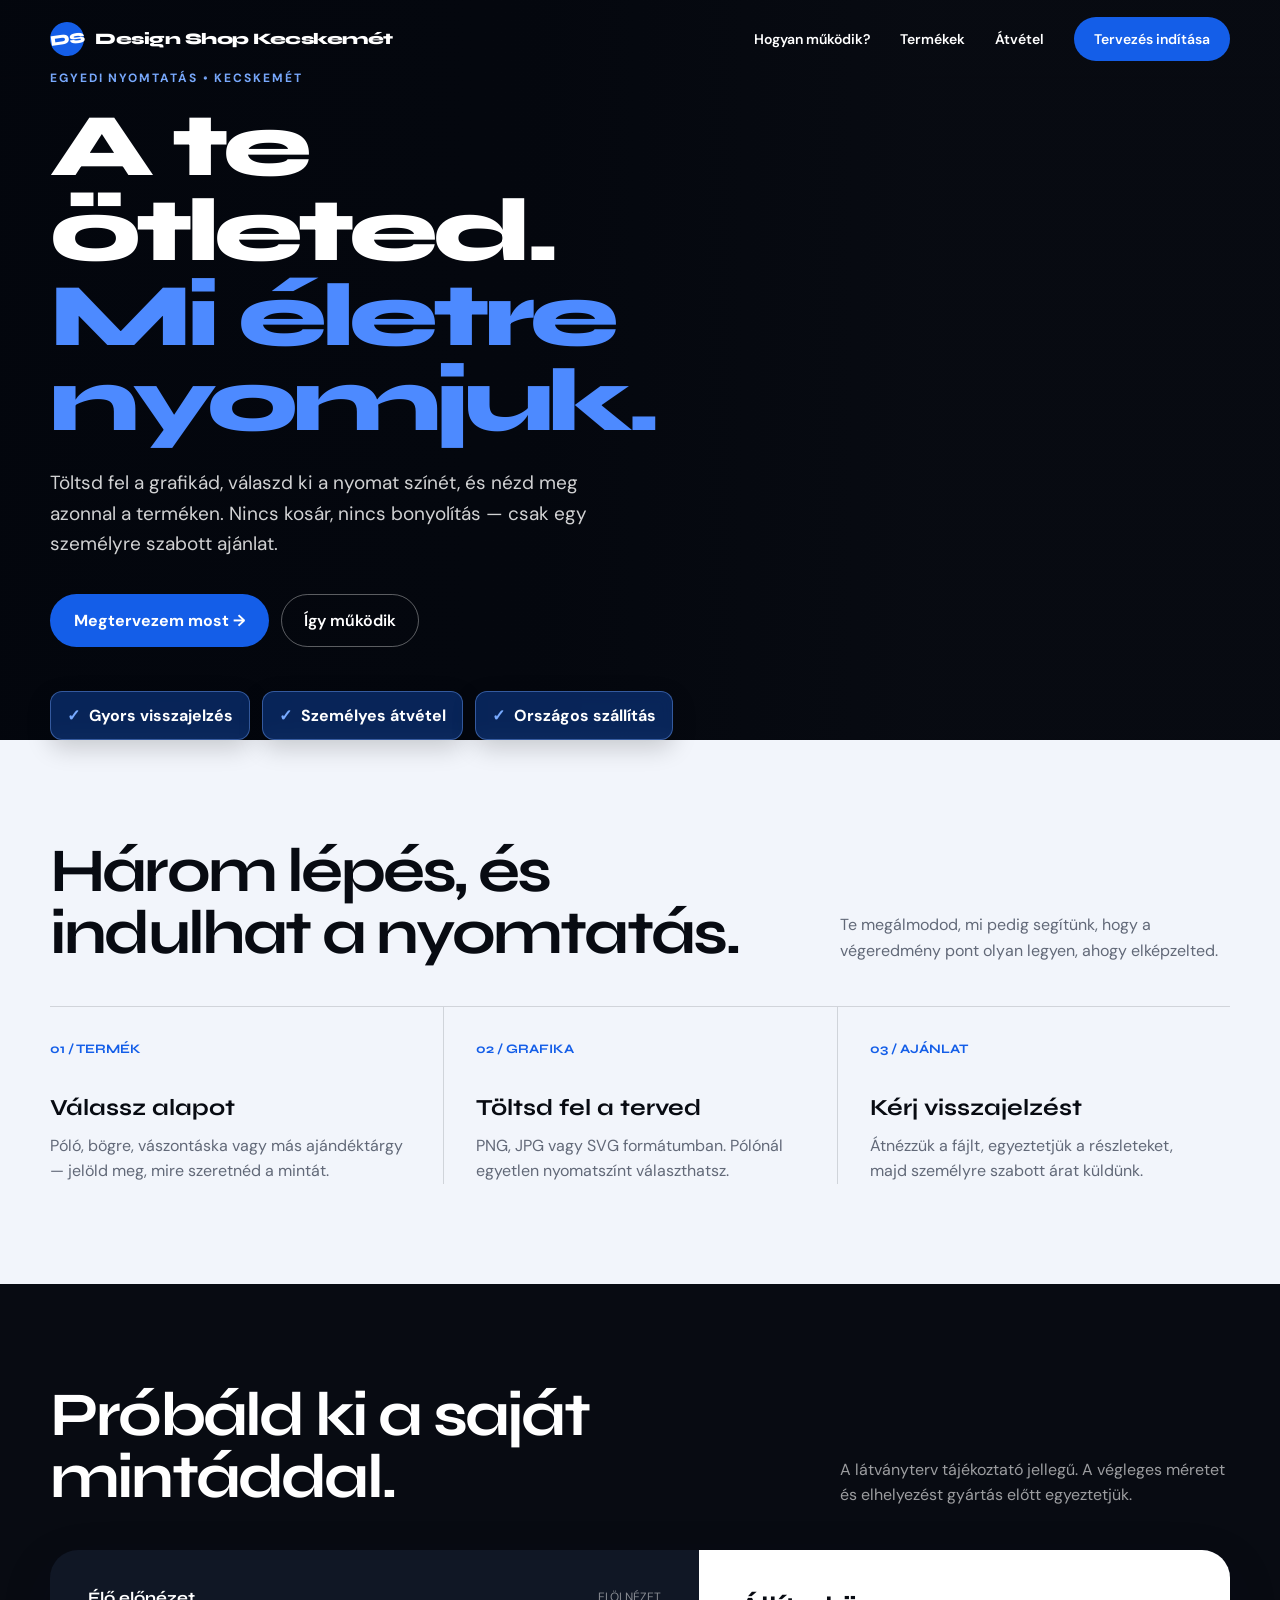
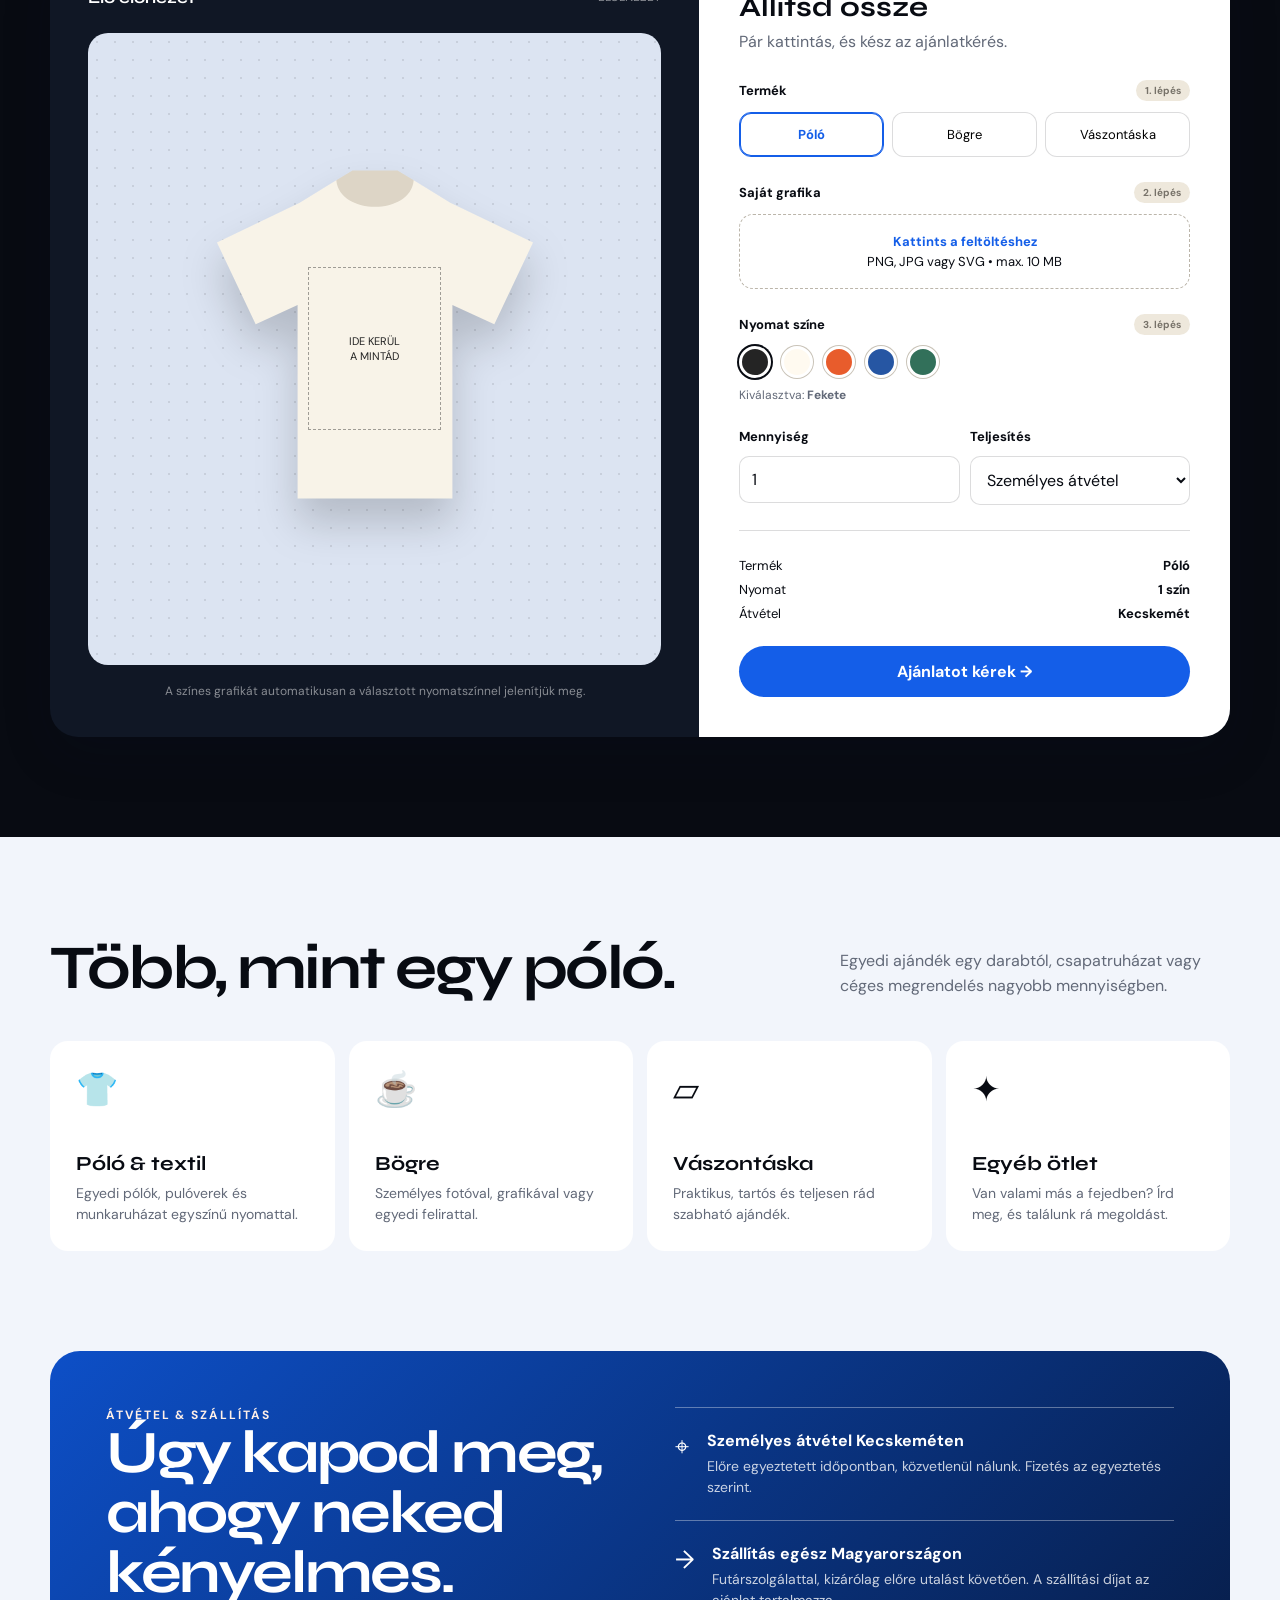
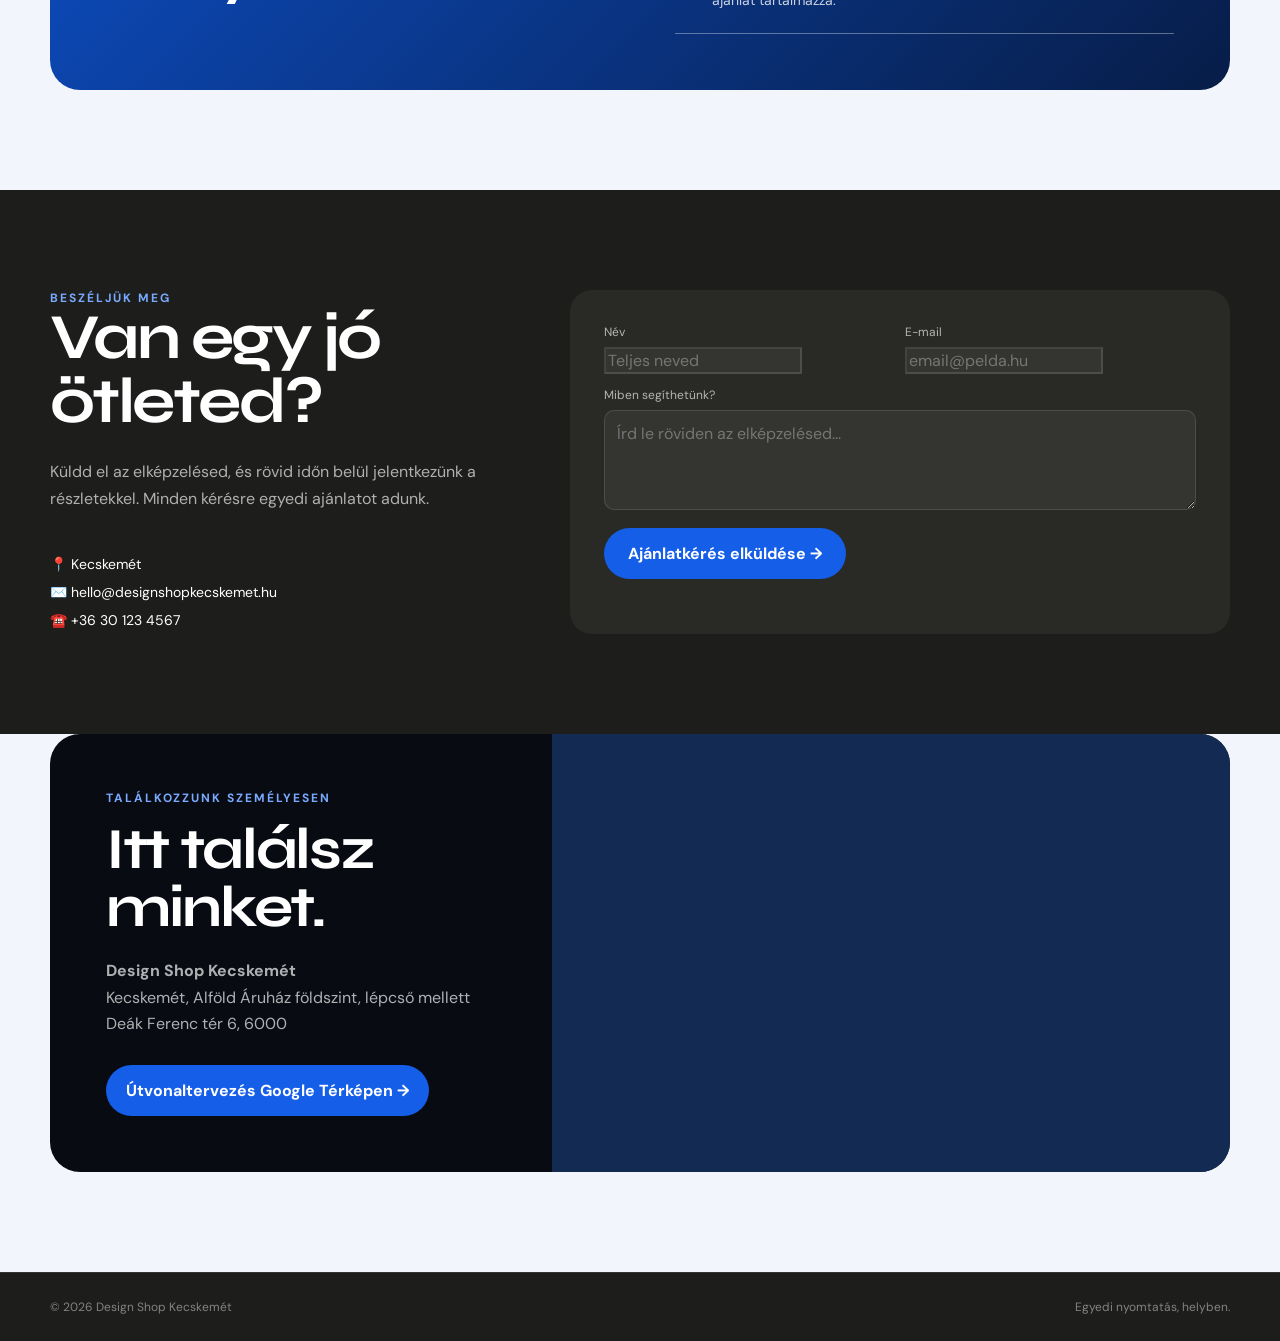
==== index.html @ 6c8b5a42 "Add Design Shop Kecskemét demo site" ====
<!doctype html>
<html lang="hu">
<head>
  <meta charset="utf-8">
  <meta name="viewport" content="width=device-width, initial-scale=1">
  <meta name="description" content="Egyedi póló- és ajándéktárgy nyomtatás Kecskeméten. Tervezd meg online, mi elkészítjük.">
  <title>Design Shop Kecskemét — Egyedi nyomtatás</title>
  <link rel="preconnect" href="https://fonts.googleapis.com">
  <link rel="preconnect" href="https://fonts.gstatic.com" crossorigin>
  <link href="https://fonts.googleapis.com/css2?family=DM+Sans:wght@400;500;600;700&family=Syne:wght@600;700;800&display=swap" rel="stylesheet">
  <style>
    :root{--ink:#080b12;--paper:#f2f5fb;--cream:#ffffff;--orange:#145ee8;--orange2:#347cff;--sage:#a9c3ff;--line:rgba(8,11,18,.14);--muted:#626978;--shadow:0 18px 50px rgba(4,15,40,.16)}
    *{box-sizing:border-box} html{scroll-behavior:smooth} body{margin:0;background:var(--paper);color:var(--ink);font-family:'DM Sans',sans-serif} button,input,select,textarea{font:inherit} button,a{-webkit-tap-highlight-color:transparent}.wrap{width:min(1180px,calc(100% - 40px));margin:auto}
    nav{height:78px;display:flex;align-items:center;justify-content:space-between;border-bottom:1px solid var(--line);position:absolute;z-index:5;left:0;right:0;color:#fff}.brand{display:flex;gap:11px;align-items:center;font-family:Syne;font-weight:800;letter-spacing:-.03em}.brandmark{width:34px;height:34px;background:var(--orange);display:grid;place-items:center;border-radius:50%;font-size:15px;transform:rotate(-8deg)}.navlinks{display:flex;align-items:center;gap:30px}.navlinks a{color:inherit;text-decoration:none;font-size:14px;font-weight:600}.navcta,.primary{background:var(--orange);color:white!important;border:0;border-radius:99px;padding:13px 20px;font-weight:700;text-decoration:none;cursor:pointer;transition:.2s}.navcta:hover,.primary:hover{background:var(--orange2);transform:translateY(-1px)}
    .hero{min-height:720px;background:#080b12 url('assets/hero-products-blue.png') center/cover no-repeat;color:white;position:relative;display:flex;align-items:center}.hero:after{content:"";position:absolute;inset:0;background:linear-gradient(90deg,rgba(3,6,13,.96) 0%,rgba(3,6,13,.78) 42%,rgba(3,6,13,.08) 72%)}.hero .wrap{position:relative;z-index:1;padding-top:70px}.eyebrow{text-transform:uppercase;letter-spacing:.16em;font-size:12px;font-weight:700;color:#79aaff}.hero h1{font:800 clamp(48px,7vw,92px)/.95 Syne;margin:18px 0 24px;letter-spacing:-.055em;max-width:750px}.hero h1 em{font-style:normal;color:#4d8aff}.hero p{font-size:19px;line-height:1.6;max-width:570px;color:rgba(255,255,255,.82);margin:0 0 34px}.hero-actions{display:flex;gap:12px;align-items:center}.hero-actions .primary{padding:16px 24px}.secondary{color:white;text-decoration:none;border:1px solid rgba(255,255,255,.35);border-radius:99px;padding:15px 22px;font-weight:600}.trust{display:flex;gap:12px;margin-top:44px;color:#fff;font-size:16px;font-weight:700;flex-wrap:wrap}.trust span{background:rgba(10,49,119,.72);border:1px solid rgba(116,164,255,.42);border-radius:12px;padding:13px 16px;backdrop-filter:blur(8px);box-shadow:0 8px 25px rgba(0,0,0,.18)}.trust span:before{content:'✓';color:#78aaff;margin-right:9px;font-weight:800}
    section{padding:100px 0}.section-head{display:flex;align-items:end;justify-content:space-between;gap:30px;margin-bottom:42px}.section-head h2{font:700 clamp(38px,5vw,62px)/1 Syne;margin:0;letter-spacing:-.045em;max-width:700px}.section-head p{max-width:390px;color:var(--muted);line-height:1.6;margin:0}.steps{display:grid;grid-template-columns:repeat(3,1fr);border-top:1px solid var(--line)}.step{padding:30px 32px 0 0}.step+.step{border-left:1px solid var(--line);padding-left:32px}.step-no{font:700 13px Syne;color:var(--orange)}.step h3{font:700 23px Syne;margin:36px 0 12px}.step p{color:var(--muted);line-height:1.6;margin:0}
    .designer-section{background:#1e1e1b;color:white}.designer-section .section-head p{color:rgba(255,255,255,.6)}.designer{display:grid;grid-template-columns:1.1fr .9fr;background:#292925;border-radius:28px;overflow:hidden;box-shadow:var(--shadow)}.preview-side{padding:38px;min-height:620px;display:flex;flex-direction:column}.preview-top{display:flex;justify-content:space-between;align-items:center;margin-bottom:26px}.preview-top b{font:700 16px Syne}.tiny{font-size:12px;color:rgba(255,255,255,.5)}.stage{flex:1;background:#ded8cb;border-radius:20px;display:grid;place-items:center;position:relative;overflow:hidden;background-image:radial-gradient(rgba(0,0,0,.09) 1px,transparent 1px);background-size:18px 18px}.product{position:relative;width:min(82%,430px);aspect-ratio:1/1;display:grid;place-items:center;filter:drop-shadow(0 24px 20px rgba(0,0,0,.18))}.product svg{width:100%;height:100%}.print-zone{position:absolute;width:31%;height:38%;top:29%;left:34.5%;border:1px dashed rgba(29,29,27,.4);display:grid;place-items:center;text-align:center;color:#5c5a55;font-size:11px;overflow:hidden}.print-zone img{width:100%;height:100%;object-fit:contain;mix-blend-mode:multiply}.print-zone.has-image{border:0}.preview-note{text-align:center;color:rgba(255,255,255,.5);font-size:12px;margin-top:18px}.controls{background:var(--cream);color:var(--ink);padding:40px}.controls h3{font:700 28px Syne;margin:0 0 7px}.controls>p{color:var(--muted);margin:0 0 28px}.field{margin-bottom:25px}.field-label{display:flex;justify-content:space-between;align-items:center;font-size:13px;font-weight:700;margin-bottom:11px}.stepbadge{background:#eee8dc;color:#777269;border-radius:99px;padding:4px 9px;font-size:10px}.products{display:grid;grid-template-columns:repeat(3,1fr);gap:8px}.product-btn{border:1px solid var(--line);background:white;border-radius:12px;padding:13px 7px;cursor:pointer;font-size:13px}.product-btn.active{border-color:var(--orange);box-shadow:inset 0 0 0 1px var(--orange);color:var(--orange);font-weight:700}.upload{border:1.5px dashed #bbb5aa;background:#fff;border-radius:14px;padding:18px;display:block;text-align:center;cursor:pointer;font-size:13px}.upload input{display:none}.upload b{display:block;color:var(--orange);margin-bottom:3px}.colors{display:flex;gap:10px;flex-wrap:wrap}.color-btn{width:32px;height:32px;border-radius:50%;border:3px solid var(--cream);box-shadow:0 0 0 1px #c9c3b8;cursor:pointer}.color-btn.active{box-shadow:0 0 0 2px var(--ink)}.color-name{font-size:12px;color:var(--muted);margin-top:9px}.row{display:grid;grid-template-columns:1fr 1fr;gap:10px}.field select,.field input[type=number],.field input[type=text],.field input[type=email],textarea{width:100%;border:1px solid var(--line);border-radius:10px;background:white;padding:12px;color:var(--ink)}.summary{border-top:1px solid var(--line);padding-top:19px;font-size:13px}.summary div{display:flex;justify-content:space-between;margin:7px 0}.summary strong{font-size:16px}.controls .primary{width:100%;padding:15px;margin-top:17px}
    .services{display:grid;grid-template-columns:repeat(4,1fr);gap:14px}.service{background:var(--cream);border-radius:18px;padding:26px;min-height:210px;display:flex;flex-direction:column;justify-content:space-between;transition:.2s}.service:hover{transform:translateY(-4px);box-shadow:var(--shadow)}.service-icon{font-size:34px}.service h3{font:700 20px Syne;margin:20px 0 7px}.service p{color:var(--muted);font-size:14px;line-height:1.5;margin:0}.delivery{background:var(--orange);color:white;border-radius:30px;padding:56px;display:grid;grid-template-columns:1fr 1fr;gap:70px}.delivery h2{font:700 clamp(36px,5vw,60px)/1 Syne;margin:0;letter-spacing:-.04em}.delivery-card{border-top:1px solid rgba(255,255,255,.35);padding:22px 0;display:flex;gap:18px}.delivery-card:last-child{border-bottom:1px solid rgba(255,255,255,.35)}.delivery-card b{display:block;margin-bottom:5px}.delivery-card p{margin:0;color:rgba(255,255,255,.78);line-height:1.5;font-size:14px}.delivery-icon{font-size:25px}
    .contact{background:#1d1d1b;color:white}.contact-grid{display:grid;grid-template-columns:.8fr 1.2fr;gap:80px}.contact h2{font:700 clamp(40px,5vw,64px)/1 Syne;margin:0 0 24px;letter-spacing:-.04em}.contact-copy{color:rgba(255,255,255,.65);line-height:1.7}.contact-list{margin-top:38px;font-size:14px;line-height:2}.form{background:#292925;padding:34px;border-radius:22px}.form .row{margin-bottom:13px}.form input,.form textarea{background:#343430;border-color:rgba(255,255,255,.12);color:white}.form textarea{height:100px;resize:vertical}.form label{display:block;font-size:12px;color:rgba(255,255,255,.65);margin:0 0 7px}.form .primary{margin-top:13px;padding:15px 24px}.success{display:none;background:#304534;color:#dff3df;padding:14px;border-radius:10px;margin-top:14px;font-size:14px}footer{background:#1d1d1b;color:rgba(255,255,255,.45);border-top:1px solid rgba(255,255,255,.1);padding:26px 0;font-size:12px}.footer-in{display:flex;justify-content:space-between}.mobile-menu{display:none}
    @media(max-width:820px){.navlinks a:not(.navcta){display:none}.hero{min-height:700px;background-position:65% center}.hero:after{background:rgba(20,19,17,.68)}.hero h1{font-size:55px}.steps,.designer,.delivery,.contact-grid{grid-template-columns:1fr}.step+.step{border-left:0;padding-left:0}.step{border-bottom:1px solid var(--line);padding-bottom:28px}.section-head{align-items:start;flex-direction:column}.preview-side{min-height:500px;padding:24px}.controls{padding:28px}.services{grid-template-columns:1fr 1fr}.delivery{padding:38px;gap:38px}.contact-grid{gap:40px}}
    @media(max-width:520px){.wrap{width:min(100% - 24px,1180px)}nav{height:66px}.brand span:last-child{font-size:14px}.navcta{padding:10px 13px;font-size:12px}.hero{min-height:650px}.hero h1{font-size:43px}.hero p{font-size:16px}.hero-actions{align-items:stretch;flex-direction:column}.hero-actions a{text-align:center}.trust{flex-direction:column;gap:8px;margin-top:28px}section{padding:72px 0}.section-head h2{font-size:38px}.services{grid-template-columns:1fr}.designer{border-radius:18px}.preview-side{min-height:400px;padding:18px}.controls{padding:23px}.products{grid-template-columns:1fr}.delivery{border-radius:20px;padding:28px}.form{padding:22px}.form .row{grid-template-columns:1fr}.footer-in{gap:10px;flex-direction:column}}
  </style>
  <style>
    .designer-section{background:#080b12}.designer{background:#101725}.stage{background-color:#dce4f2}.print-zone{inset:0!important;margin:auto!important;top:0!important;left:0!important;display:grid;place-items:center;line-height:1.35}.delivery{background:linear-gradient(135deg,#0d4fc7,#071d48)}
    .location{padding-top:0}.location-box{background:#080b12;color:#fff;border-radius:30px;overflow:hidden;display:grid;grid-template-columns:.85fr 1.15fr;min-height:420px}.location-copy{padding:56px;display:flex;flex-direction:column;justify-content:center}.location-copy h2{font:700 clamp(36px,5vw,58px)/1 Syne;margin:14px 0 22px;letter-spacing:-.04em}.location-copy p{color:rgba(255,255,255,.68);line-height:1.65;margin:0 0 28px}.map-link{display:inline-flex;align-items:center;gap:10px;align-self:flex-start;background:#145ee8;color:#fff;text-decoration:none;border-radius:99px;padding:15px 20px;font-weight:700}.map-frame{position:relative;min-height:420px;background:#132a52}.map-frame iframe{position:absolute;inset:0;width:100%;height:100%;border:0;filter:saturate(.85) contrast(1.05)}
    @media(max-width:820px){.location-box{grid-template-columns:1fr}.location-copy{padding:38px}.map-frame{min-height:360px}}
    .hero{background-image:url('hero-products-blue.png')}
    @media(max-width:520px){.trust span{width:100%;text-align:left}.location-copy{padding:28px}.map-frame{min-height:300px}}
  </style>
</head>
<body>
  <nav><div class="wrap" style="display:flex;align-items:center;justify-content:space-between"><div class="brand"><span class="brandmark">DS</span><span>Design Shop Kecskemét</span></div><div class="navlinks"><a href="#hogyan">Hogyan működik?</a><a href="#termekek">Termékek</a><a href="#atvetel">Átvétel</a><a class="navcta" href="#tervezo">Tervezés indítása</a></div></div></nav>
  <header class="hero"><div class="wrap"><div class="eyebrow">Egyedi nyomtatás • Kecskemét</div><h1>A te ötleted.<br><em>Mi életre nyomjuk.</em></h1><p>Töltsd fel a grafikád, válaszd ki a nyomat színét, és nézd meg azonnal a terméken. Nincs kosár, nincs bonyolítás — csak egy személyre szabott ajánlat.</p><div class="hero-actions"><a class="primary" href="#tervezo">Megtervezem most →</a><a class="secondary" href="#hogyan">Így működik</a></div><div class="trust"><span>Gyors visszajelzés</span><span>Személyes átvétel</span><span>Országos szállítás</span></div></div></header>
  <main>
    <section id="hogyan"><div class="wrap"><div class="section-head"><h2>Három lépés, és indulhat a nyomtatás.</h2><p>Te megálmodod, mi pedig segítünk, hogy a végeredmény pont olyan legyen, ahogy elképzelted.</p></div><div class="steps"><article class="step"><span class="step-no">01 / TERMÉK</span><h3>Válassz alapot</h3><p>Póló, bögre, vászontáska vagy más ajándéktárgy — jelöld meg, mire szeretnéd a mintát.</p></article><article class="step"><span class="step-no">02 / GRAFIKA</span><h3>Töltsd fel a terved</h3><p>PNG, JPG vagy SVG formátumban. Pólónál egyetlen nyomatszínt választhatsz.</p></article><article class="step"><span class="step-no">03 / AJÁNLAT</span><h3>Kérj visszajelzést</h3><p>Átnézzük a fájlt, egyeztetjük a részleteket, majd személyre szabott árat küldünk.</p></article></div></div></section>
    <section class="designer-section" id="tervezo"><div class="wrap"><div class="section-head"><h2>Próbáld ki a saját mintáddal.</h2><p>A látványterv tájékoztató jellegű. A végleges méretet és elhelyezést gyártás előtt egyeztetjük.</p></div><div class="designer"><div class="preview-side"><div class="preview-top"><b>Élő előnézet</b><span class="tiny">ELÖLNÉZET</span></div><div class="stage"><div class="product" id="productPreview"></div></div><div class="preview-note">A színes grafikát automatikusan a választott nyomatszínnel jelenítjük meg.</div></div><div class="controls"><h3>Állítsd össze</h3><p>Pár kattintás, és kész az ajánlatkérés.</p><div class="field"><div class="field-label"><span>Termék</span><span class="stepbadge">1. lépés</span></div><div class="products"><button class="product-btn active" data-product="polo">Póló</button><button class="product-btn" data-product="bogre">Bögre</button><button class="product-btn" data-product="taska">Vászontáska</button></div></div><div class="field"><div class="field-label"><span>Saját grafika</span><span class="stepbadge">2. lépés</span></div><label class="upload"><input type="file" id="artUpload" accept="image/png,image/jpeg,image/svg+xml"><b id="uploadTitle">Kattints a feltöltéshez</b><span>PNG, JPG vagy SVG • max. 10 MB</span></label></div><div class="field"><div class="field-label"><span>Nyomat színe</span><span class="stepbadge">3. lépés</span></div><div class="colors"><button class="color-btn active" aria-label="Fekete" data-color="#242424" data-name="Fekete" style="background:#242424"></button><button class="color-btn" aria-label="Fehér" data-color="#fffaf0" data-name="Fehér" style="background:#fffaf0"></button><button class="color-btn" aria-label="Narancs" data-color="#e85c2c" data-name="Narancs" style="background:#e85c2c"></button><button class="color-btn" aria-label="Kék" data-color="#2656a3" data-name="Királykék" style="background:#2656a3"></button><button class="color-btn" aria-label="Zöld" data-color="#32705a" data-name="Erdőzöld" style="background:#32705a"></button></div><div class="color-name">Kiválasztva: <b id="colorName">Fekete</b></div></div><div class="row"><div class="field"><div class="field-label">Mennyiség</div><input type="number" id="quantity" value="1" min="1" max="500"></div><div class="field"><div class="field-label">Teljesítés</div><select id="delivery"><option>Személyes átvétel</option><option>Szállítás — előre utalással</option></select></div></div><div class="summary"><div><span>Termék</span><b id="sumProduct">Póló</b></div><div><span>Nyomat</span><b>1 szín</b></div><div><span>Átvétel</span><b id="sumDelivery">Kecskemét</b></div></div><button class="primary" id="quoteBtn">Ajánlatot kérek →</button></div></div></div></section>
    <section id="termekek"><div class="wrap"><div class="section-head"><h2>Több, mint egy póló.</h2><p>Egyedi ajándék egy darabtól, csapatruházat vagy céges megrendelés nagyobb mennyiségben.</p></div><div class="services"><article class="service"><div class="service-icon">👕</div><div><h3>Póló & textil</h3><p>Egyedi pólók, pulóverek és munkaruházat egyszínű nyomattal.</p></div></article><article class="service"><div class="service-icon">☕</div><div><h3>Bögre</h3><p>Személyes fotóval, grafikával vagy egyedi felirattal.</p></div></article><article class="service"><div class="service-icon">▱</div><div><h3>Vászontáska</h3><p>Praktikus, tartós és teljesen rád szabható ajándék.</p></div></article><article class="service"><div class="service-icon">✦</div><div><h3>Egyéb ötlet</h3><p>Van valami más a fejedben? Írd meg, és találunk rá megoldást.</p></div></article></div></div></section>
    <section id="atvetel" style="padding-top:0"><div class="wrap"><div class="delivery"><div><div class="eyebrow" style="color:#fff0e8">Átvétel & szállítás</div><h2>Úgy kapod meg, ahogy neked kényelmes.</h2></div><div><div class="delivery-card"><span class="delivery-icon">⌖</span><div><b>Személyes átvétel Kecskeméten</b><p>Előre egyeztetett időpontban, közvetlenül nálunk. Fizetés az egyeztetés szerint.</p></div></div><div class="delivery-card"><span class="delivery-icon">→</span><div><b>Szállítás egész Magyarországon</b><p>Futárszolgálattal, kizárólag előre utalást követően. A szállítási díjat az ajánlat tartalmazza.</p></div></div></div></div></div></section>
    <section class="contact" id="kapcsolat"><div class="wrap"><div class="contact-grid"><div><div class="eyebrow">Beszéljük meg</div><h2>Van egy jó ötleted?</h2><p class="contact-copy">Küldd el az elképzelésed, és rövid időn belül jelentkezünk a részletekkel. Minden kérésre egyedi ajánlatot adunk.</p><div class="contact-list"><div>📍 Kecskemét</div><div>✉️ hello@designshopkecskemet.hu</div><div>☎️ +36 30 123 4567</div></div></div><form class="form" id="contactForm"><div class="row"><div><label for="name">Név</label><input id="name" type="text" placeholder="Teljes neved" required></div><div><label for="email">E-mail</label><input id="email" type="email" placeholder="email@pelda.hu" required></div></div><label for="message">Miben segíthetünk?</label><textarea id="message" placeholder="Írd le röviden az elképzelésed..."></textarea><button class="primary" type="submit">Ajánlatkérés elküldése →</button><div class="success" id="success">Köszönjük! Az ajánlatkérést előkészítettük. Hamarosan felvesszük veled a kapcsolatot.</div></form></div></div></section>
    <section class="location" id="uzlet"><div class="wrap"><div class="location-box"><div class="location-copy"><div class="eyebrow">Találkozzunk személyesen</div><h2>Itt találsz minket.</h2><p><strong>Design Shop Kecskemét</strong><br>Kecskemét, Alföld Áruház földszint, lépcső mellett<br>Deák Ferenc tér 6, 6000</p><a class="map-link" href="https://www.google.com/maps/place//data=!4m2!3m1!1s0x4743da116a3237ff:0x8eb4e303de5e882c?sa=X&amp;ved=1t:8290&amp;ictx=111" target="_blank" rel="noopener">Útvonaltervezés Google Térképen →</a></div><div class="map-frame"><iframe title="Design Shop Kecskemét helye a térképen" src="https://www.google.com/maps?q=Kecskem%C3%A9t%2C%20De%C3%A1k%20Ferenc%20t%C3%A9r%206%2C%206000&amp;output=embed" loading="lazy" referrerpolicy="no-referrer-when-downgrade"></iframe></div></div></div></section>
  </main>
  <footer><div class="wrap footer-in"><span>© 2026 Design Shop Kecskemét</span><span>Egyedi nyomtatás, helyben.</span></div></footer>
  <script>
    const state={product:'polo',color:'#242424',name:'Fekete',image:null};
    const preview=document.getElementById('productPreview');
    const names={polo:'Póló',bogre:'Bögre',taska:'Vászontáska'};
    function shape(){
      const common=`<div class="print-zone ${state.image?'has-image':''}" id="printZone">${state.image?`<img src="${state.image}" alt="Feltöltött grafika">`:'IDE KERÜL<br>A MINTÁD'}</div>`;
      if(state.product==='polo') preview.innerHTML=`<svg viewBox="0 0 400 400" aria-label="Póló előnézet"><path fill="#f8f3e8" d="M130 64l34-21h72l34 21 77 37-36 76-39-18v180H128V159l-39 18-36-76z"/><path fill="#ddd5c6" d="M164 43c3 33 69 33 72 0l-15-9h-42z"/></svg>${common}`;
      if(state.product==='bogre') preview.innerHTML=`<svg viewBox="0 0 400 400" aria-label="Bögre előnézet"><defs><linearGradient id="mugBody" x1="0" x2="1"><stop offset="0" stop-color="#d9dde4"/><stop offset=".18" stop-color="#fff"/><stop offset=".62" stop-color="#f7f8fa"/><stop offset="1" stop-color="#c8ced8"/></linearGradient><radialGradient id="mugTop"><stop offset="0" stop-color="#312f2d"/><stop offset=".7" stop-color="#4a4641"/><stop offset=".74" stop-color="#e8ebef"/><stop offset="1" stop-color="#fff"/></radialGradient><filter id="mugShadow"><feDropShadow dx="0" dy="14" stdDeviation="12" flood-opacity=".24"/></filter></defs><g filter="url(#mugShadow)"><path fill="none" stroke="url(#mugBody)" stroke-width="31" d="M291 142h30c62 0 62 118 0 118h-29"/><path fill="url(#mugBody)" d="M83 92c0-15 219-15 219 0v220c0 31-20 50-51 54H134c-31-4-51-23-51-54z"/><ellipse cx="192.5" cy="94" rx="109.5" ry="25" fill="url(#mugTop)"/><ellipse cx="192.5" cy="94" rx="82" ry="13" fill="#3b3834" opacity=".9"/><path d="M96 107c5 84 4 168 12 218" fill="none" stroke="#fff" stroke-width="9" opacity=".45"/></g></svg>${common}`;
      if(state.product==='taska') preview.innerHTML=`<svg viewBox="0 0 400 400" aria-label="Vászontáska előnézet"><path fill="#e9dfca" d="M83 102h234l20 258H63z"/><path fill="none" stroke="#d7c9ad" stroke-width="18" d="M137 126V66c0-42 126-42 126 0v60"/></svg>${common}`;
      const zone=document.getElementById('printZone'); zone.style.color=state.color;
      if(state.image){const img=zone.querySelector('img');img.style.filter=`drop-shadow(0 0 0 ${state.color})`; zone.style.backgroundColor='transparent'; applyColor(img,state.color)}
    }
    function applyColor(img,color){img.style.filter='grayscale(1) contrast(5)';img.style.opacity='.92';img.style.mixBlendMode='multiply';document.documentElement.style.setProperty('--print-color',color);img.parentElement.style.color=color;img.parentElement.style.background=`linear-gradient(${color},${color}) center/100% 100%`;img.style.mixBlendMode='screen'}
    shape();
    document.querySelectorAll('.product-btn').forEach(b=>b.addEventListener('click',()=>{document.querySelectorAll('.product-btn').forEach(x=>x.classList.remove('active'));b.classList.add('active');state.product=b.dataset.product;document.getElementById('sumProduct').textContent=names[state.product];shape()}));
    document.querySelectorAll('.color-btn').forEach(b=>b.addEventListener('click',()=>{document.querySelectorAll('.color-btn').forEach(x=>x.classList.remove('active'));b.classList.add('active');state.color=b.dataset.color;state.name=b.dataset.name;document.getElementById('colorName').textContent=state.name;shape()}));
    document.getElementById('artUpload').addEventListener('change',e=>{const f=e.target.files[0];if(!f)return;if(f.size>10*1024*1024){alert('A fájl mérete legfeljebb 10 MB lehet.');return}const reader=new FileReader();reader.onload=()=>{state.image=reader.result;document.getElementById('uploadTitle').textContent=f.name;shape()};reader.readAsDataURL(f)});
    document.getElementById('delivery').addEventListener('change',e=>document.getElementById('sumDelivery').textContent=e.target.selectedIndex?'Futár / előre utalás':'Kecskemét');
    document.getElementById('quoteBtn').addEventListener('click',()=>{document.getElementById('message').value=`${names[state.product]}, ${document.getElementById('quantity').value} db, ${state.name} színű nyomat, ${document.getElementById('delivery').value}.`;document.getElementById('kapcsolat').scrollIntoView({behavior:'smooth'});document.getElementById('name').focus({preventScroll:true})});
    document.getElementById('contactForm').addEventListener('submit',e=>{e.preventDefault();document.getElementById('success').style.display='block'});
  </script>
</body>
</html>
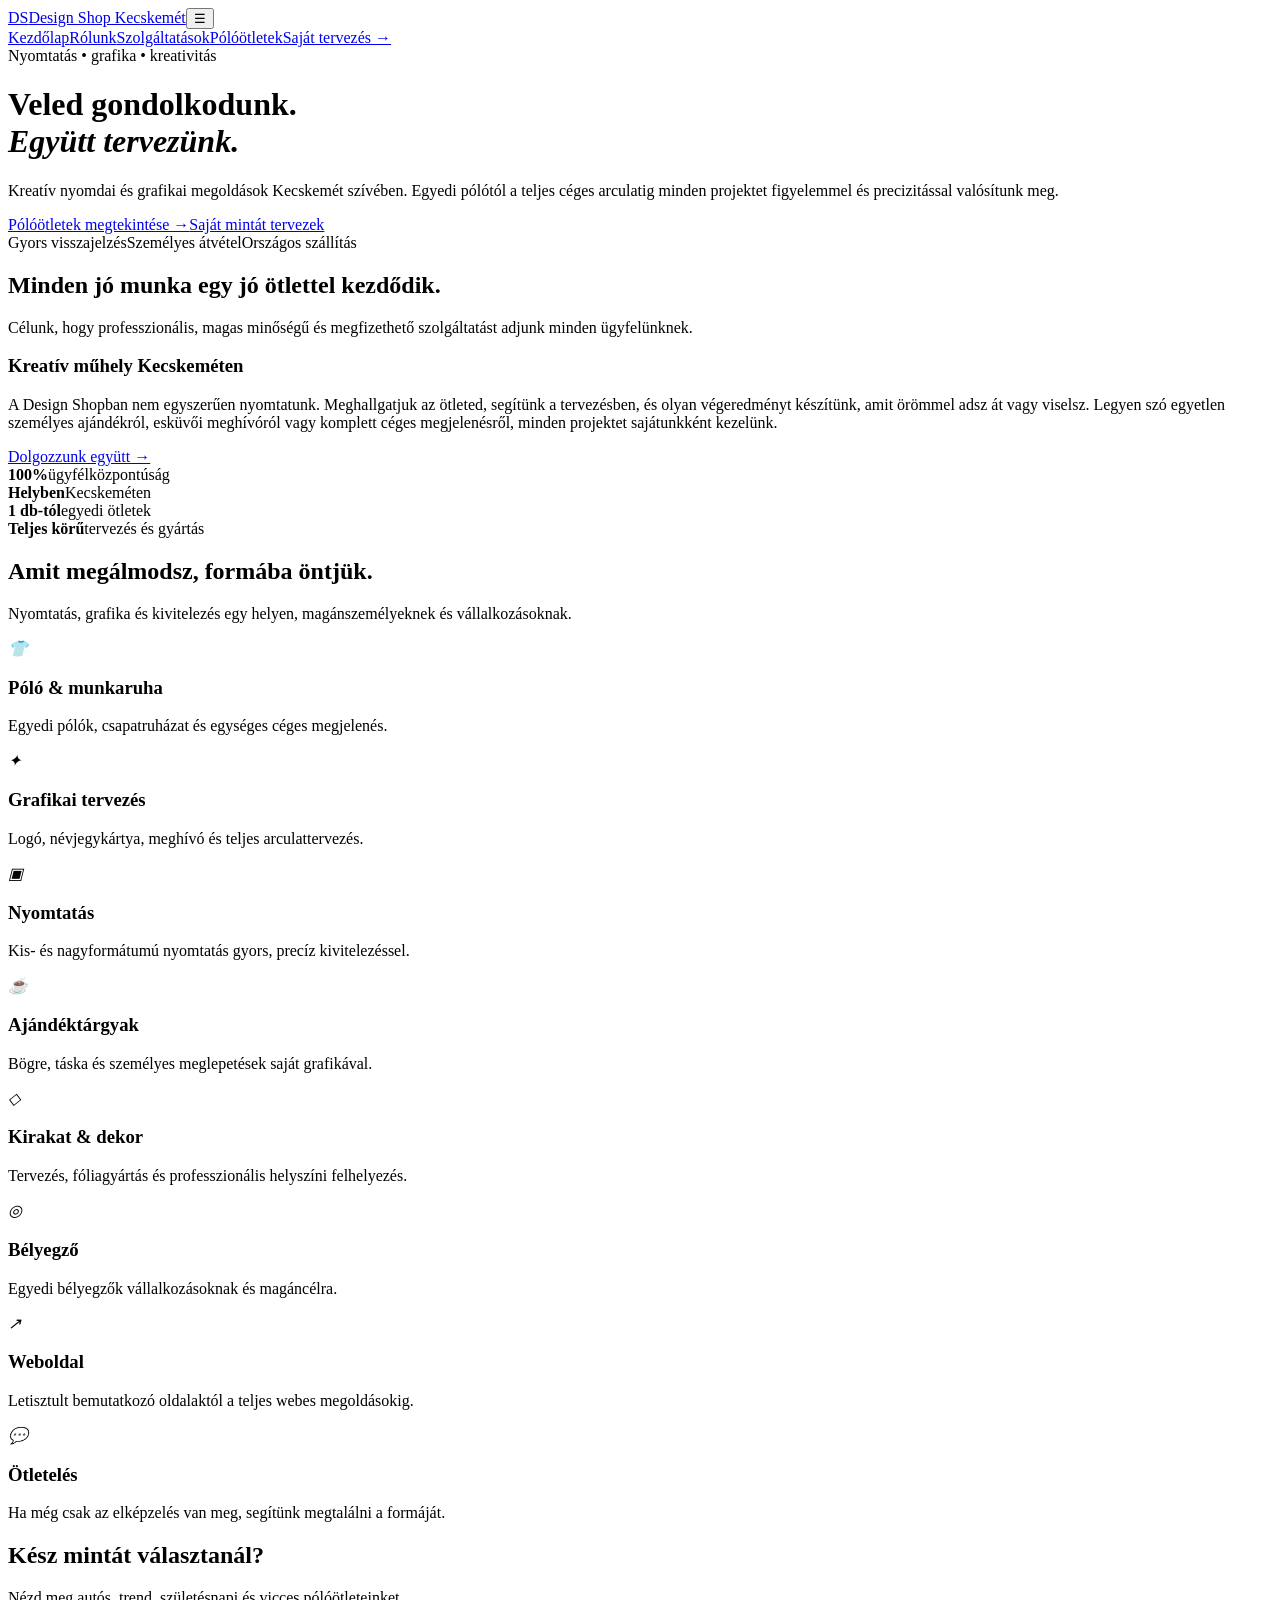
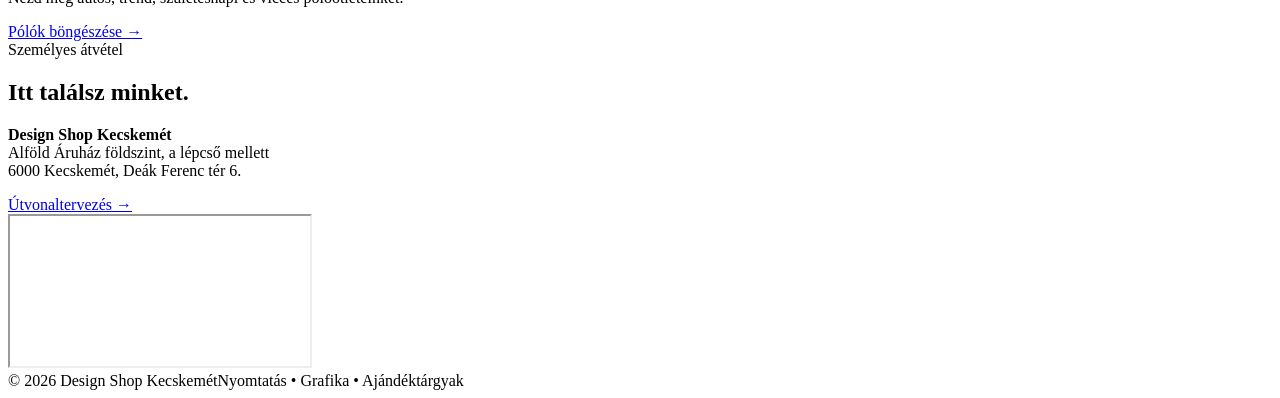
==== commit d72e1274: "Add mobile-first company homepage" ====
--- a/index.html
+++ b/index.html
@@ -1,66 +1,9 @@
-<!doctype html>
-<html lang="hu">
-<head>
-  <meta charset="utf-8">
-  <meta name="viewport" content="width=device-width, initial-scale=1">
-  <meta name="description" content="Egyedi póló- és ajándéktárgy nyomtatás Kecskeméten. Tervezd meg online, mi elkészítjük.">
-  <title>Design Shop Kecskemét — Egyedi nyomtatás</title>
-  <link rel="preconnect" href="https://fonts.googleapis.com">
-  <link rel="preconnect" href="https://fonts.gstatic.com" crossorigin>
-  <link href="https://fonts.googleapis.com/css2?family=DM+Sans:wght@400;500;600;700&family=Syne:wght@600;700;800&display=swap" rel="stylesheet">
-  <style>
-    :root{--ink:#080b12;--paper:#f2f5fb;--cream:#ffffff;--orange:#145ee8;--orange2:#347cff;--sage:#a9c3ff;--line:rgba(8,11,18,.14);--muted:#626978;--shadow:0 18px 50px rgba(4,15,40,.16)}
-    *{box-sizing:border-box} html{scroll-behavior:smooth} body{margin:0;background:var(--paper);color:var(--ink);font-family:'DM Sans',sans-serif} button,input,select,textarea{font:inherit} button,a{-webkit-tap-highlight-color:transparent}.wrap{width:min(1180px,calc(100% - 40px));margin:auto}
-    nav{height:78px;display:flex;align-items:center;justify-content:space-between;border-bottom:1px solid var(--line);position:absolute;z-index:5;left:0;right:0;color:#fff}.brand{display:flex;gap:11px;align-items:center;font-family:Syne;font-weight:800;letter-spacing:-.03em}.brandmark{width:34px;height:34px;background:var(--orange);display:grid;place-items:center;border-radius:50%;font-size:15px;transform:rotate(-8deg)}.navlinks{display:flex;align-items:center;gap:30px}.navlinks a{color:inherit;text-decoration:none;font-size:14px;font-weight:600}.navcta,.primary{background:var(--orange);color:white!important;border:0;border-radius:99px;padding:13px 20px;font-weight:700;text-decoration:none;cursor:pointer;transition:.2s}.navcta:hover,.primary:hover{background:var(--orange2);transform:translateY(-1px)}
-    .hero{min-height:720px;background:#080b12 url('assets/hero-products-blue.png') center/cover no-repeat;color:white;position:relative;display:flex;align-items:center}.hero:after{content:"";position:absolute;inset:0;background:linear-gradient(90deg,rgba(3,6,13,.96) 0%,rgba(3,6,13,.78) 42%,rgba(3,6,13,.08) 72%)}.hero .wrap{position:relative;z-index:1;padding-top:70px}.eyebrow{text-transform:uppercase;letter-spacing:.16em;font-size:12px;font-weight:700;color:#79aaff}.hero h1{font:800 clamp(48px,7vw,92px)/.95 Syne;margin:18px 0 24px;letter-spacing:-.055em;max-width:750px}.hero h1 em{font-style:normal;color:#4d8aff}.hero p{font-size:19px;line-height:1.6;max-width:570px;color:rgba(255,255,255,.82);margin:0 0 34px}.hero-actions{display:flex;gap:12px;align-items:center}.hero-actions .primary{padding:16px 24px}.secondary{color:white;text-decoration:none;border:1px solid rgba(255,255,255,.35);border-radius:99px;padding:15px 22px;font-weight:600}.trust{display:flex;gap:12px;margin-top:44px;color:#fff;font-size:16px;font-weight:700;flex-wrap:wrap}.trust span{background:rgba(10,49,119,.72);border:1px solid rgba(116,164,255,.42);border-radius:12px;padding:13px 16px;backdrop-filter:blur(8px);box-shadow:0 8px 25px rgba(0,0,0,.18)}.trust span:before{content:'✓';color:#78aaff;margin-right:9px;font-weight:800}
-    section{padding:100px 0}.section-head{display:flex;align-items:end;justify-content:space-between;gap:30px;margin-bottom:42px}.section-head h2{font:700 clamp(38px,5vw,62px)/1 Syne;margin:0;letter-spacing:-.045em;max-width:700px}.section-head p{max-width:390px;color:var(--muted);line-height:1.6;margin:0}.steps{display:grid;grid-template-columns:repeat(3,1fr);border-top:1px solid var(--line)}.step{padding:30px 32px 0 0}.step+.step{border-left:1px solid var(--line);padding-left:32px}.step-no{font:700 13px Syne;color:var(--orange)}.step h3{font:700 23px Syne;margin:36px 0 12px}.step p{color:var(--muted);line-height:1.6;margin:0}
-    .designer-section{background:#1e1e1b;color:white}.designer-section .section-head p{color:rgba(255,255,255,.6)}.designer{display:grid;grid-template-columns:1.1fr .9fr;background:#292925;border-radius:28px;overflow:hidden;box-shadow:var(--shadow)}.preview-side{padding:38px;min-height:620px;display:flex;flex-direction:column}.preview-top{display:flex;justify-content:space-between;align-items:center;margin-bottom:26px}.preview-top b{font:700 16px Syne}.tiny{font-size:12px;color:rgba(255,255,255,.5)}.stage{flex:1;background:#ded8cb;border-radius:20px;display:grid;place-items:center;position:relative;overflow:hidden;background-image:radial-gradient(rgba(0,0,0,.09) 1px,transparent 1px);background-size:18px 18px}.product{position:relative;width:min(82%,430px);aspect-ratio:1/1;display:grid;place-items:center;filter:drop-shadow(0 24px 20px rgba(0,0,0,.18))}.product svg{width:100%;height:100%}.print-zone{position:absolute;width:31%;height:38%;top:29%;left:34.5%;border:1px dashed rgba(29,29,27,.4);display:grid;place-items:center;text-align:center;color:#5c5a55;font-size:11px;overflow:hidden}.print-zone img{width:100%;height:100%;object-fit:contain;mix-blend-mode:multiply}.print-zone.has-image{border:0}.preview-note{text-align:center;color:rgba(255,255,255,.5);font-size:12px;margin-top:18px}.controls{background:var(--cream);color:var(--ink);padding:40px}.controls h3{font:700 28px Syne;margin:0 0 7px}.controls>p{color:var(--muted);margin:0 0 28px}.field{margin-bottom:25px}.field-label{display:flex;justify-content:space-between;align-items:center;font-size:13px;font-weight:700;margin-bottom:11px}.stepbadge{background:#eee8dc;color:#777269;border-radius:99px;padding:4px 9px;font-size:10px}.products{display:grid;grid-template-columns:repeat(3,1fr);gap:8px}.product-btn{border:1px solid var(--line);background:white;border-radius:12px;padding:13px 7px;cursor:pointer;font-size:13px}.product-btn.active{border-color:var(--orange);box-shadow:inset 0 0 0 1px var(--orange);color:var(--orange);font-weight:700}.upload{border:1.5px dashed #bbb5aa;background:#fff;border-radius:14px;padding:18px;display:block;text-align:center;cursor:pointer;font-size:13px}.upload input{display:none}.upload b{display:block;color:var(--orange);margin-bottom:3px}.colors{display:flex;gap:10px;flex-wrap:wrap}.color-btn{width:32px;height:32px;border-radius:50%;border:3px solid var(--cream);box-shadow:0 0 0 1px #c9c3b8;cursor:pointer}.color-btn.active{box-shadow:0 0 0 2px var(--ink)}.color-name{font-size:12px;color:var(--muted);margin-top:9px}.row{display:grid;grid-template-columns:1fr 1fr;gap:10px}.field select,.field input[type=number],.field input[type=text],.field input[type=email],textarea{width:100%;border:1px solid var(--line);border-radius:10px;background:white;padding:12px;color:var(--ink)}.summary{border-top:1px solid var(--line);padding-top:19px;font-size:13px}.summary div{display:flex;justify-content:space-between;margin:7px 0}.summary strong{font-size:16px}.controls .primary{width:100%;padding:15px;margin-top:17px}
-    .services{display:grid;grid-template-columns:repeat(4,1fr);gap:14px}.service{background:var(--cream);border-radius:18px;padding:26px;min-height:210px;display:flex;flex-direction:column;justify-content:space-between;transition:.2s}.service:hover{transform:translateY(-4px);box-shadow:var(--shadow)}.service-icon{font-size:34px}.service h3{font:700 20px Syne;margin:20px 0 7px}.service p{color:var(--muted);font-size:14px;line-height:1.5;margin:0}.delivery{background:var(--orange);color:white;border-radius:30px;padding:56px;display:grid;grid-template-columns:1fr 1fr;gap:70px}.delivery h2{font:700 clamp(36px,5vw,60px)/1 Syne;margin:0;letter-spacing:-.04em}.delivery-card{border-top:1px solid rgba(255,255,255,.35);padding:22px 0;display:flex;gap:18px}.delivery-card:last-child{border-bottom:1px solid rgba(255,255,255,.35)}.delivery-card b{display:block;margin-bottom:5px}.delivery-card p{margin:0;color:rgba(255,255,255,.78);line-height:1.5;font-size:14px}.delivery-icon{font-size:25px}
-    .contact{background:#1d1d1b;color:white}.contact-grid{display:grid;grid-template-columns:.8fr 1.2fr;gap:80px}.contact h2{font:700 clamp(40px,5vw,64px)/1 Syne;margin:0 0 24px;letter-spacing:-.04em}.contact-copy{color:rgba(255,255,255,.65);line-height:1.7}.contact-list{margin-top:38px;font-size:14px;line-height:2}.form{background:#292925;padding:34px;border-radius:22px}.form .row{margin-bottom:13px}.form input,.form textarea{background:#343430;border-color:rgba(255,255,255,.12);color:white}.form textarea{height:100px;resize:vertical}.form label{display:block;font-size:12px;color:rgba(255,255,255,.65);margin:0 0 7px}.form .primary{margin-top:13px;padding:15px 24px}.success{display:none;background:#304534;color:#dff3df;padding:14px;border-radius:10px;margin-top:14px;font-size:14px}footer{background:#1d1d1b;color:rgba(255,255,255,.45);border-top:1px solid rgba(255,255,255,.1);padding:26px 0;font-size:12px}.footer-in{display:flex;justify-content:space-between}.mobile-menu{display:none}
-    @media(max-width:820px){.navlinks a:not(.navcta){display:none}.hero{min-height:700px;background-position:65% center}.hero:after{background:rgba(20,19,17,.68)}.hero h1{font-size:55px}.steps,.designer,.delivery,.contact-grid{grid-template-columns:1fr}.step+.step{border-left:0;padding-left:0}.step{border-bottom:1px solid var(--line);padding-bottom:28px}.section-head{align-items:start;flex-direction:column}.preview-side{min-height:500px;padding:24px}.controls{padding:28px}.services{grid-template-columns:1fr 1fr}.delivery{padding:38px;gap:38px}.contact-grid{gap:40px}}
-    @media(max-width:520px){.wrap{width:min(100% - 24px,1180px)}nav{height:66px}.brand span:last-child{font-size:14px}.navcta{padding:10px 13px;font-size:12px}.hero{min-height:650px}.hero h1{font-size:43px}.hero p{font-size:16px}.hero-actions{align-items:stretch;flex-direction:column}.hero-actions a{text-align:center}.trust{flex-direction:column;gap:8px;margin-top:28px}section{padding:72px 0}.section-head h2{font-size:38px}.services{grid-template-columns:1fr}.designer{border-radius:18px}.preview-side{min-height:400px;padding:18px}.controls{padding:23px}.products{grid-template-columns:1fr}.delivery{border-radius:20px;padding:28px}.form{padding:22px}.form .row{grid-template-columns:1fr}.footer-in{gap:10px;flex-direction:column}}
-  </style>
-  <style>
-    .designer-section{background:#080b12}.designer{background:#101725}.stage{background-color:#dce4f2}.print-zone{inset:0!important;margin:auto!important;top:0!important;left:0!important;display:grid;place-items:center;line-height:1.35}.delivery{background:linear-gradient(135deg,#0d4fc7,#071d48)}
-    .location{padding-top:0}.location-box{background:#080b12;color:#fff;border-radius:30px;overflow:hidden;display:grid;grid-template-columns:.85fr 1.15fr;min-height:420px}.location-copy{padding:56px;display:flex;flex-direction:column;justify-content:center}.location-copy h2{font:700 clamp(36px,5vw,58px)/1 Syne;margin:14px 0 22px;letter-spacing:-.04em}.location-copy p{color:rgba(255,255,255,.68);line-height:1.65;margin:0 0 28px}.map-link{display:inline-flex;align-items:center;gap:10px;align-self:flex-start;background:#145ee8;color:#fff;text-decoration:none;border-radius:99px;padding:15px 20px;font-weight:700}.map-frame{position:relative;min-height:420px;background:#132a52}.map-frame iframe{position:absolute;inset:0;width:100%;height:100%;border:0;filter:saturate(.85) contrast(1.05)}
-    @media(max-width:820px){.location-box{grid-template-columns:1fr}.location-copy{padding:38px}.map-frame{min-height:360px}}
-    .hero{background-image:url('hero-products-blue.png')}
-    @media(max-width:520px){.trust span{width:100%;text-align:left}.location-copy{padding:28px}.map-frame{min-height:300px}}
-  </style>
-</head>
-<body>
-  <nav><div class="wrap" style="display:flex;align-items:center;justify-content:space-between"><div class="brand"><span class="brandmark">DS</span><span>Design Shop Kecskemét</span></div><div class="navlinks"><a href="#hogyan">Hogyan működik?</a><a href="#termekek">Termékek</a><a href="#atvetel">Átvétel</a><a class="navcta" href="#tervezo">Tervezés indítása</a></div></div></nav>
-  <header class="hero"><div class="wrap"><div class="eyebrow">Egyedi nyomtatás • Kecskemét</div><h1>A te ötleted.<br><em>Mi életre nyomjuk.</em></h1><p>Töltsd fel a grafikád, válaszd ki a nyomat színét, és nézd meg azonnal a terméken. Nincs kosár, nincs bonyolítás — csak egy személyre szabott ajánlat.</p><div class="hero-actions"><a class="primary" href="#tervezo">Megtervezem most →</a><a class="secondary" href="#hogyan">Így működik</a></div><div class="trust"><span>Gyors visszajelzés</span><span>Személyes átvétel</span><span>Országos szállítás</span></div></div></header>
-  <main>
-    <section id="hogyan"><div class="wrap"><div class="section-head"><h2>Három lépés, és indulhat a nyomtatás.</h2><p>Te megálmodod, mi pedig segítünk, hogy a végeredmény pont olyan legyen, ahogy elképzelted.</p></div><div class="steps"><article class="step"><span class="step-no">01 / TERMÉK</span><h3>Válassz alapot</h3><p>Póló, bögre, vászontáska vagy más ajándéktárgy — jelöld meg, mire szeretnéd a mintát.</p></article><article class="step"><span class="step-no">02 / GRAFIKA</span><h3>Töltsd fel a terved</h3><p>PNG, JPG vagy SVG formátumban. Pólónál egyetlen nyomatszínt választhatsz.</p></article><article class="step"><span class="step-no">03 / AJÁNLAT</span><h3>Kérj visszajelzést</h3><p>Átnézzük a fájlt, egyeztetjük a részleteket, majd személyre szabott árat küldünk.</p></article></div></div></section>
-    <section class="designer-section" id="tervezo"><div class="wrap"><div class="section-head"><h2>Próbáld ki a saját mintáddal.</h2><p>A látványterv tájékoztató jellegű. A végleges méretet és elhelyezést gyártás előtt egyeztetjük.</p></div><div class="designer"><div class="preview-side"><div class="preview-top"><b>Élő előnézet</b><span class="tiny">ELÖLNÉZET</span></div><div class="stage"><div class="product" id="productPreview"></div></div><div class="preview-note">A színes grafikát automatikusan a választott nyomatszínnel jelenítjük meg.</div></div><div class="controls"><h3>Állítsd össze</h3><p>Pár kattintás, és kész az ajánlatkérés.</p><div class="field"><div class="field-label"><span>Termék</span><span class="stepbadge">1. lépés</span></div><div class="products"><button class="product-btn active" data-product="polo">Póló</button><button class="product-btn" data-product="bogre">Bögre</button><button class="product-btn" data-product="taska">Vászontáska</button></div></div><div class="field"><div class="field-label"><span>Saját grafika</span><span class="stepbadge">2. lépés</span></div><label class="upload"><input type="file" id="artUpload" accept="image/png,image/jpeg,image/svg+xml"><b id="uploadTitle">Kattints a feltöltéshez</b><span>PNG, JPG vagy SVG • max. 10 MB</span></label></div><div class="field"><div class="field-label"><span>Nyomat színe</span><span class="stepbadge">3. lépés</span></div><div class="colors"><button class="color-btn active" aria-label="Fekete" data-color="#242424" data-name="Fekete" style="background:#242424"></button><button class="color-btn" aria-label="Fehér" data-color="#fffaf0" data-name="Fehér" style="background:#fffaf0"></button><button class="color-btn" aria-label="Narancs" data-color="#e85c2c" data-name="Narancs" style="background:#e85c2c"></button><button class="color-btn" aria-label="Kék" data-color="#2656a3" data-name="Királykék" style="background:#2656a3"></button><button class="color-btn" aria-label="Zöld" data-color="#32705a" data-name="Erdőzöld" style="background:#32705a"></button></div><div class="color-name">Kiválasztva: <b id="colorName">Fekete</b></div></div><div class="row"><div class="field"><div class="field-label">Mennyiség</div><input type="number" id="quantity" value="1" min="1" max="500"></div><div class="field"><div class="field-label">Teljesítés</div><select id="delivery"><option>Személyes átvétel</option><option>Szállítás — előre utalással</option></select></div></div><div class="summary"><div><span>Termék</span><b id="sumProduct">Póló</b></div><div><span>Nyomat</span><b>1 szín</b></div><div><span>Átvétel</span><b id="sumDelivery">Kecskemét</b></div></div><button class="primary" id="quoteBtn">Ajánlatot kérek →</button></div></div></div></section>
-    <section id="termekek"><div class="wrap"><div class="section-head"><h2>Több, mint egy póló.</h2><p>Egyedi ajándék egy darabtól, csapatruházat vagy céges megrendelés nagyobb mennyiségben.</p></div><div class="services"><article class="service"><div class="service-icon">👕</div><div><h3>Póló & textil</h3><p>Egyedi pólók, pulóverek és munkaruházat egyszínű nyomattal.</p></div></article><article class="service"><div class="service-icon">☕</div><div><h3>Bögre</h3><p>Személyes fotóval, grafikával vagy egyedi felirattal.</p></div></article><article class="service"><div class="service-icon">▱</div><div><h3>Vászontáska</h3><p>Praktikus, tartós és teljesen rád szabható ajándék.</p></div></article><article class="service"><div class="service-icon">✦</div><div><h3>Egyéb ötlet</h3><p>Van valami más a fejedben? Írd meg, és találunk rá megoldást.</p></div></article></div></div></section>
-    <section id="atvetel" style="padding-top:0"><div class="wrap"><div class="delivery"><div><div class="eyebrow" style="color:#fff0e8">Átvétel & szállítás</div><h2>Úgy kapod meg, ahogy neked kényelmes.</h2></div><div><div class="delivery-card"><span class="delivery-icon">⌖</span><div><b>Személyes átvétel Kecskeméten</b><p>Előre egyeztetett időpontban, közvetlenül nálunk. Fizetés az egyeztetés szerint.</p></div></div><div class="delivery-card"><span class="delivery-icon">→</span><div><b>Szállítás egész Magyarországon</b><p>Futárszolgálattal, kizárólag előre utalást követően. A szállítási díjat az ajánlat tartalmazza.</p></div></div></div></div></div></section>
-    <section class="contact" id="kapcsolat"><div class="wrap"><div class="contact-grid"><div><div class="eyebrow">Beszéljük meg</div><h2>Van egy jó ötleted?</h2><p class="contact-copy">Küldd el az elképzelésed, és rövid időn belül jelentkezünk a részletekkel. Minden kérésre egyedi ajánlatot adunk.</p><div class="contact-list"><div>📍 Kecskemét</div><div>✉️ hello@designshopkecskemet.hu</div><div>☎️ +36 30 123 4567</div></div></div><form class="form" id="contactForm"><div class="row"><div><label for="name">Név</label><input id="name" type="text" placeholder="Teljes neved" required></div><div><label for="email">E-mail</label><input id="email" type="email" placeholder="email@pelda.hu" required></div></div><label for="message">Miben segíthetünk?</label><textarea id="message" placeholder="Írd le röviden az elképzelésed..."></textarea><button class="primary" type="submit">Ajánlatkérés elküldése →</button><div class="success" id="success">Köszönjük! Az ajánlatkérést előkészítettük. Hamarosan felvesszük veled a kapcsolatot.</div></form></div></div></section>
-    <section class="location" id="uzlet"><div class="wrap"><div class="location-box"><div class="location-copy"><div class="eyebrow">Találkozzunk személyesen</div><h2>Itt találsz minket.</h2><p><strong>Design Shop Kecskemét</strong><br>Kecskemét, Alföld Áruház földszint, lépcső mellett<br>Deák Ferenc tér 6, 6000</p><a class="map-link" href="https://www.google.com/maps/place//data=!4m2!3m1!1s0x4743da116a3237ff:0x8eb4e303de5e882c?sa=X&amp;ved=1t:8290&amp;ictx=111" target="_blank" rel="noopener">Útvonaltervezés Google Térképen →</a></div><div class="map-frame"><iframe title="Design Shop Kecskemét helye a térképen" src="https://www.google.com/maps?q=Kecskem%C3%A9t%2C%20De%C3%A1k%20Ferenc%20t%C3%A9r%206%2C%206000&amp;output=embed" loading="lazy" referrerpolicy="no-referrer-when-downgrade"></iframe></div></div></div></section>
-  </main>
-  <footer><div class="wrap footer-in"><span>© 2026 Design Shop Kecskemét</span><span>Egyedi nyomtatás, helyben.</span></div></footer>
-  <script>
-    const state={product:'polo',color:'#242424',name:'Fekete',image:null};
-    const preview=document.getElementById('productPreview');
-    const names={polo:'Póló',bogre:'Bögre',taska:'Vászontáska'};
-    function shape(){
-      const common=`<div class="print-zone ${state.image?'has-image':''}" id="printZone">${state.image?`<img src="${state.image}" alt="Feltöltött grafika">`:'IDE KERÜL<br>A MINTÁD'}</div>`;
-      if(state.product==='polo') preview.innerHTML=`<svg viewBox="0 0 400 400" aria-label="Póló előnézet"><path fill="#f8f3e8" d="M130 64l34-21h72l34 21 77 37-36 76-39-18v180H128V159l-39 18-36-76z"/><path fill="#ddd5c6" d="M164 43c3 33 69 33 72 0l-15-9h-42z"/></svg>${common}`;
-      if(state.product==='bogre') preview.innerHTML=`<svg viewBox="0 0 400 400" aria-label="Bögre előnézet"><defs><linearGradient id="mugBody" x1="0" x2="1"><stop offset="0" stop-color="#d9dde4"/><stop offset=".18" stop-color="#fff"/><stop offset=".62" stop-color="#f7f8fa"/><stop offset="1" stop-color="#c8ced8"/></linearGradient><radialGradient id="mugTop"><stop offset="0" stop-color="#312f2d"/><stop offset=".7" stop-color="#4a4641"/><stop offset=".74" stop-color="#e8ebef"/><stop offset="1" stop-color="#fff"/></radialGradient><filter id="mugShadow"><feDropShadow dx="0" dy="14" stdDeviation="12" flood-opacity=".24"/></filter></defs><g filter="url(#mugShadow)"><path fill="none" stroke="url(#mugBody)" stroke-width="31" d="M291 142h30c62 0 62 118 0 118h-29"/><path fill="url(#mugBody)" d="M83 92c0-15 219-15 219 0v220c0 31-20 50-51 54H134c-31-4-51-23-51-54z"/><ellipse cx="192.5" cy="94" rx="109.5" ry="25" fill="url(#mugTop)"/><ellipse cx="192.5" cy="94" rx="82" ry="13" fill="#3b3834" opacity=".9"/><path d="M96 107c5 84 4 168 12 218" fill="none" stroke="#fff" stroke-width="9" opacity=".45"/></g></svg>${common}`;
-      if(state.product==='taska') preview.innerHTML=`<svg viewBox="0 0 400 400" aria-label="Vászontáska előnézet"><path fill="#e9dfca" d="M83 102h234l20 258H63z"/><path fill="none" stroke="#d7c9ad" stroke-width="18" d="M137 126V66c0-42 126-42 126 0v60"/></svg>${common}`;
-      const zone=document.getElementById('printZone'); zone.style.color=state.color;
-      if(state.image){const img=zone.querySelector('img');img.style.filter=`drop-shadow(0 0 0 ${state.color})`; zone.style.backgroundColor='transparent'; applyColor(img,state.color)}
-    }
-    function applyColor(img,color){img.style.filter='grayscale(1) contrast(5)';img.style.opacity='.92';img.style.mixBlendMode='multiply';document.documentElement.style.setProperty('--print-color',color);img.parentElement.style.color=color;img.parentElement.style.background=`linear-gradient(${color},${color}) center/100% 100%`;img.style.mixBlendMode='screen'}
-    shape();
-    document.querySelectorAll('.product-btn').forEach(b=>b.addEventListener('click',()=>{document.querySelectorAll('.product-btn').forEach(x=>x.classList.remove('active'));b.classList.add('active');state.product=b.dataset.product;document.getElementById('sumProduct').textContent=names[state.product];shape()}));
-    document.querySelectorAll('.color-btn').forEach(b=>b.addEventListener('click',()=>{document.querySelectorAll('.color-btn').forEach(x=>x.classList.remove('active'));b.classList.add('active');state.color=b.dataset.color;state.name=b.dataset.name;document.getElementById('colorName').textContent=state.name;shape()}));
-    document.getElementById('artUpload').addEventListener('change',e=>{const f=e.target.files[0];if(!f)return;if(f.size>10*1024*1024){alert('A fájl mérete legfeljebb 10 MB lehet.');return}const reader=new FileReader();reader.onload=()=>{state.image=reader.result;document.getElementById('uploadTitle').textContent=f.name;shape()};reader.readAsDataURL(f)});
-    document.getElementById('delivery').addEventListener('change',e=>document.getElementById('sumDelivery').textContent=e.target.selectedIndex?'Futár / előre utalás':'Kecskemét');
-    document.getElementById('quoteBtn').addEventListener('click',()=>{document.getElementById('message').value=`${names[state.product]}, ${document.getElementById('quantity').value} db, ${state.name} színű nyomat, ${document.getElementById('delivery').value}.`;document.getElementById('kapcsolat').scrollIntoView({behavior:'smooth'});document.getElementById('name').focus({preventScroll:true})});
-    document.getElementById('contactForm').addEventListener('submit',e=>{e.preventDefault();document.getElementById('success').style.display='block'});
-  </script>
-</body>
-</html>
+<!doctype html><html lang="hu"><head><meta charset="utf-8"><meta name="viewport" content="width=device-width,initial-scale=1"><meta name="description" content="Design Shop Kecskemét – nyomtatás, grafika, arculat és egyedi ajándéktárgyak."><title>Design Shop Kecskemét</title><link rel="preconnect" href="https://fonts.googleapis.com"><link rel="preconnect" href="https://fonts.gstatic.com" crossorigin><link href="https://fonts.googleapis.com/css2?family=DM+Sans:wght@400;500;600;700&family=Syne:wght@600;700;800&display=swap" rel="stylesheet"><link rel="stylesheet" href="styles.css"></head><body>
+<nav class="site-nav"><div class="wrap nav-in"><a class="brand" href="index.html"><span class="brandmark">DS</span><span>Design Shop Kecskemét</span></a><button class="menu-btn" aria-label="Menü megnyitása" aria-expanded="false">☰</button><div class="nav-links"><a class="active" href="index.html">Kezdőlap</a><a href="#rolunk">Rólunk</a><a href="#szolgaltatasok">Szolgáltatások</a><a href="polok.html">Pólóötletek</a><a class="nav-cta" href="tervezo.html">Saját tervezés →</a></div></div></nav>
+<header class="hero-home"><div class="wrap"><div class="eyebrow">Nyomtatás • grafika • kreativitás</div><h1>Veled gondolkodunk.<br><em>Együtt tervezünk.</em></h1><p>Kreatív nyomdai és grafikai megoldások Kecskemét szívében. Egyedi pólótól a teljes céges arculatig minden projektet figyelemmel és precizitással valósítunk meg.</p><div class="hero-actions"><a class="btn" href="polok.html">Pólóötletek megtekintése →</a><a class="btn ghost" href="tervezo.html">Saját mintát tervezek</a></div><div class="proof"><span>Gyors visszajelzés</span><span>Személyes átvétel</span><span>Országos szállítás</span></div></div></header>
+<main><section id="rolunk"><div class="wrap"><div class="head"><h2>Minden jó munka egy jó ötlettel kezdődik.</h2><p>Célunk, hogy professzionális, magas minőségű és megfizethető szolgáltatást adjunk minden ügyfelünknek.</p></div><div class="about-grid"><article class="about-main"><h3>Kreatív műhely Kecskeméten</h3><p>A Design Shopban nem egyszerűen nyomtatunk. Meghallgatjuk az ötleted, segítünk a tervezésben, és olyan végeredményt készítünk, amit örömmel adsz át vagy viselsz. Legyen szó egyetlen személyes ajándékról, esküvői meghívóról vagy komplett céges megjelenésről, minden projektet sajátunkként kezelünk.</p><a class="btn" href="#kapcsolat">Dolgozzunk együtt →</a></article><aside class="about-side"><div class="stat"><b>100%</b><span>ügyfélközpontúság</span></div><div class="stat"><b>Helyben</b><span>Kecskeméten</span></div><div class="stat"><b>1 db-tól</b><span>egyedi ötletek</span></div><div class="stat"><b>Teljes körű</b><span>tervezés és gyártás</span></div></aside></div></div></section>
+<section id="szolgaltatasok"><div class="wrap"><div class="head"><h2>Amit megálmodsz, formába öntjük.</h2><p>Nyomtatás, grafika és kivitelezés egy helyen, magánszemélyeknek és vállalkozásoknak.</p></div><div class="services"><article class="service"><i>👕</i><div><h3>Póló & munkaruha</h3><p>Egyedi pólók, csapatruházat és egységes céges megjelenés.</p></div></article><article class="service"><i>✦</i><div><h3>Grafikai tervezés</h3><p>Logó, névjegykártya, meghívó és teljes arculattervezés.</p></div></article><article class="service"><i>▣</i><div><h3>Nyomtatás</h3><p>Kis- és nagyformátumú nyomtatás gyors, precíz kivitelezéssel.</p></div></article><article class="service"><i>☕</i><div><h3>Ajándéktárgyak</h3><p>Bögre, táska és személyes meglepetések saját grafikával.</p></div></article><article class="service"><i>◇</i><div><h3>Kirakat & dekor</h3><p>Tervezés, fóliagyártás és professzionális helyszíni felhelyezés.</p></div></article><article class="service"><i>◎</i><div><h3>Bélyegző</h3><p>Egyedi bélyegzők vállalkozásoknak és magáncélra.</p></div></article><article class="service"><i>↗</i><div><h3>Weboldal</h3><p>Letisztult bemutatkozó oldalaktól a teljes webes megoldásokig.</p></div></article><article class="service"><i>💬</i><div><h3>Ötletelés</h3><p>Ha még csak az elképzelés van meg, segítünk megtalálni a formáját.</p></div></article></div></div></section>
+<section><div class="wrap"><div class="split-cta"><div><h2>Kész mintát választanál?</h2><p>Nézd meg autós, trend, születésnapi és vicces pólóötleteinket.</p></div><a class="btn" href="polok.html">Pólók böngészése →</a></div></div></section>
+<section id="kapcsolat" style="padding-top:0"><div class="wrap"><div class="location"><div class="location-copy"><div class="eyebrow">Személyes átvétel</div><h2>Itt találsz minket.</h2><p><strong>Design Shop Kecskemét</strong><br>Alföld Áruház földszint, a lépcső mellett<br>6000 Kecskemét, Deák Ferenc tér 6.</p><a class="btn" target="_blank" rel="noopener" href="https://www.google.com/maps/place//data=!4m2!3m1!1s0x4743da116a3237ff:0x8eb4e303de5e882c?sa=X&amp;ved=1t:8290&amp;ictx=111">Útvonaltervezés →</a></div><div class="map"><iframe title="Design Shop Kecskemét a térképen" src="https://www.google.com/maps?q=Kecskem%C3%A9t%2C%20De%C3%A1k%20Ferenc%20t%C3%A9r%206&amp;output=embed" loading="lazy"></iframe></div></div></div></section></main>
+<footer><div class="wrap footer-in"><span>© 2026 Design Shop Kecskemét</span><span>Nyomtatás • Grafika • Ajándéktárgyak</span></div></footer><script>const m=document.querySelector('.menu-btn'),n=document.querySelector('.nav-links');m.onclick=()=>{n.classList.toggle('open');m.setAttribute('aria-expanded',n.classList.contains('open'))};n.querySelectorAll('a').forEach(a=>a.onclick=()=>n.classList.remove('open'));</script></body></html>
 
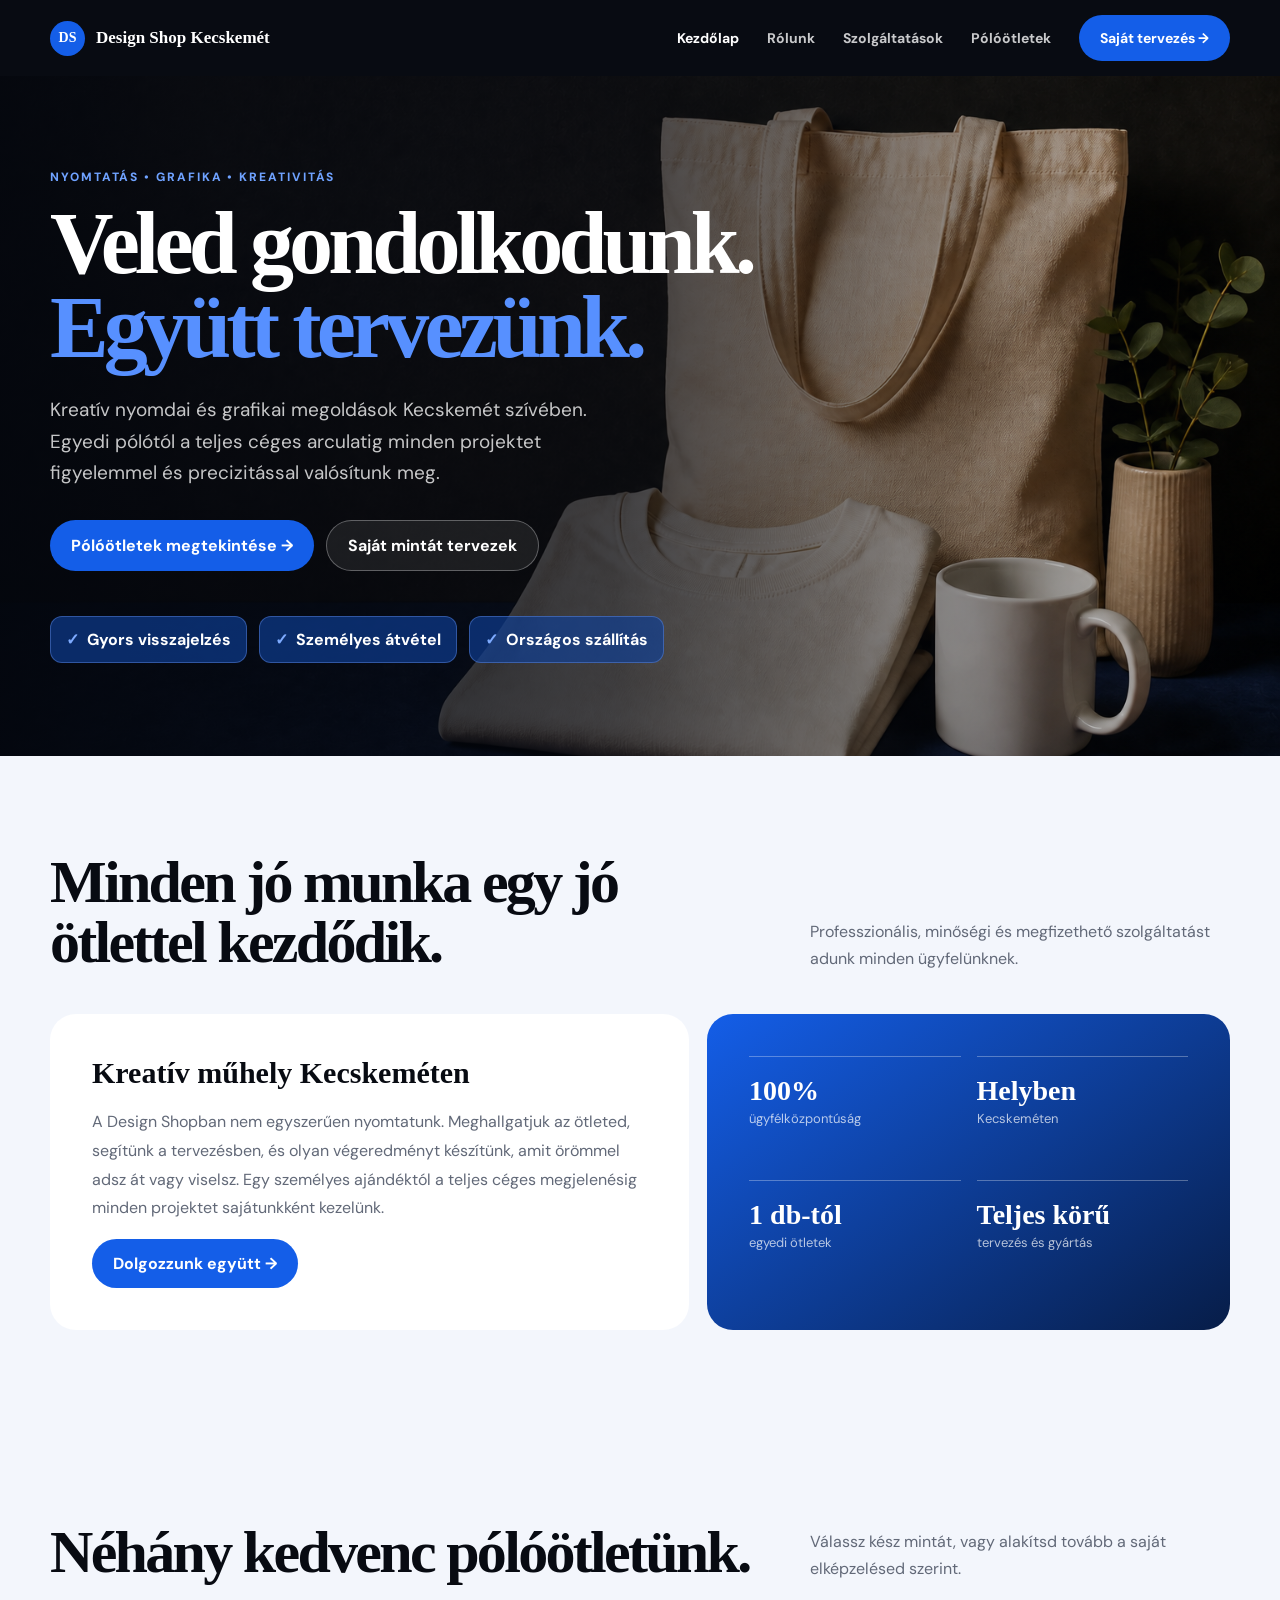
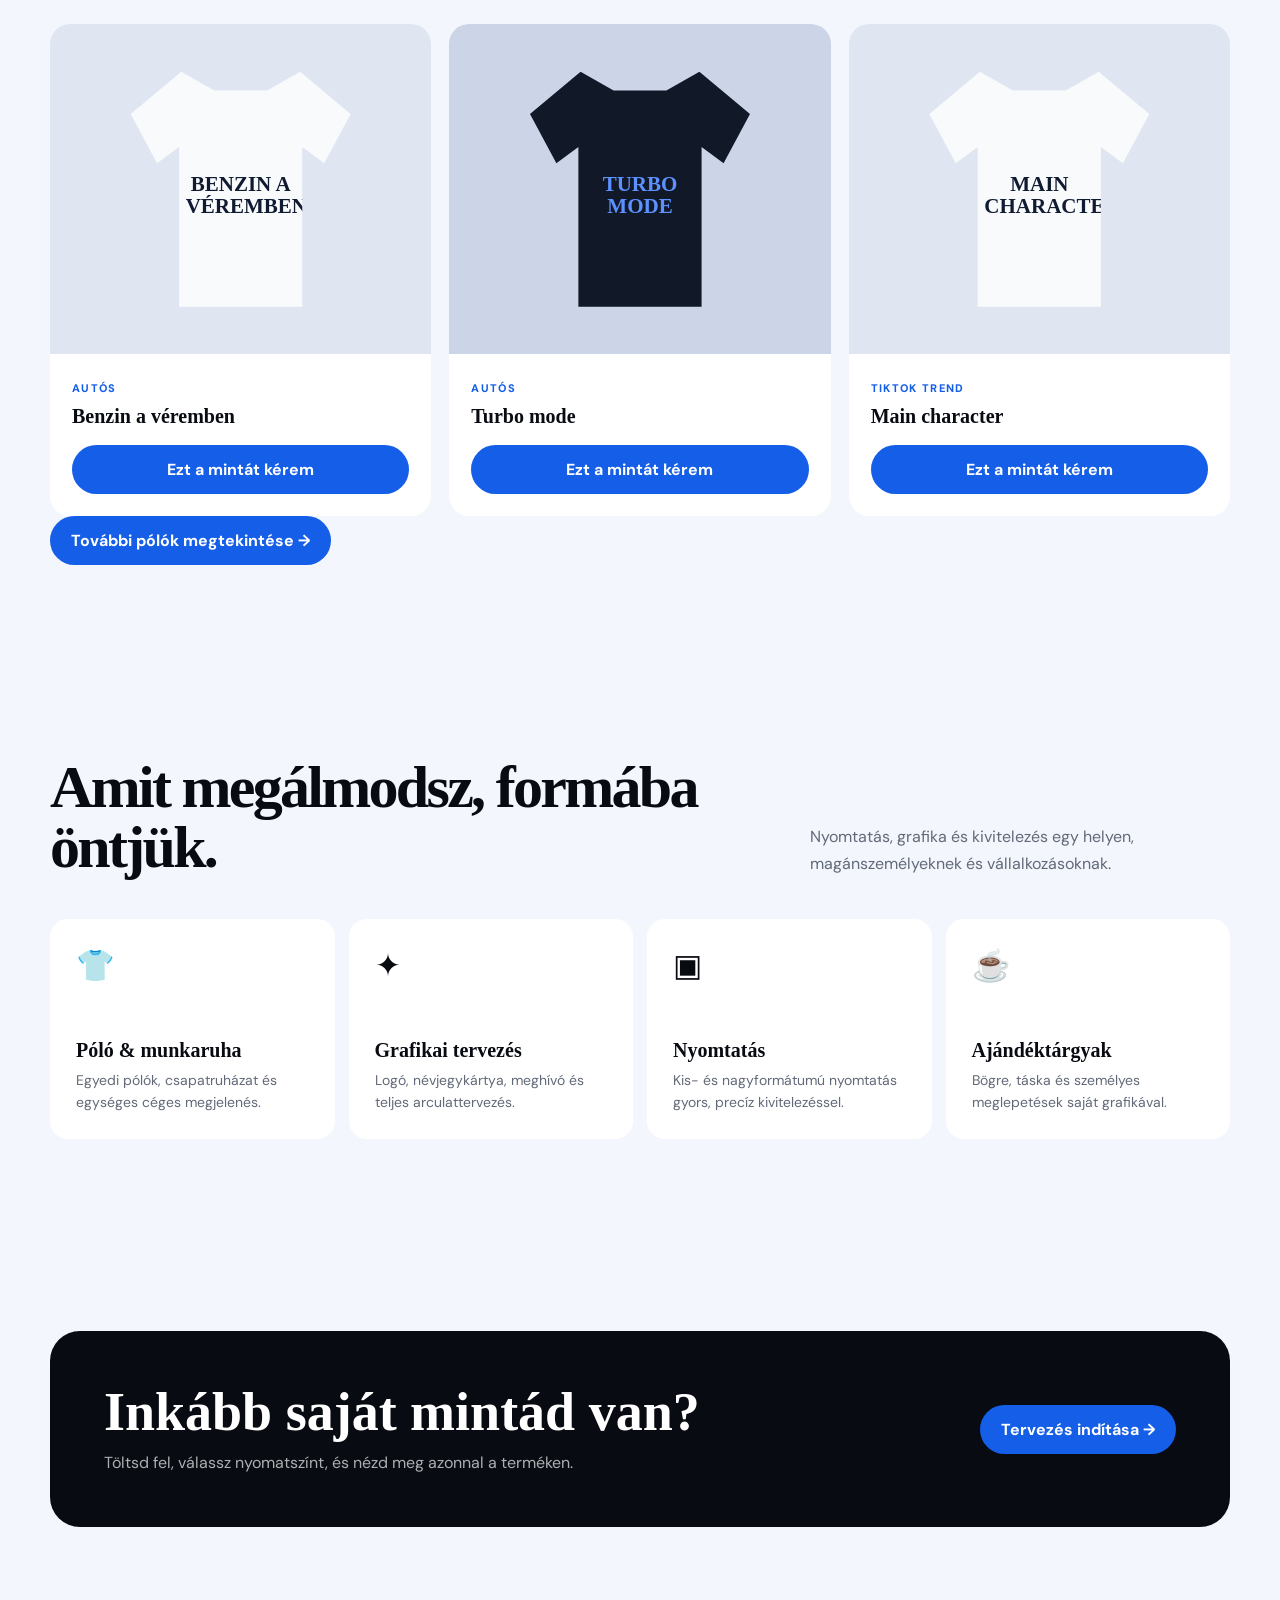
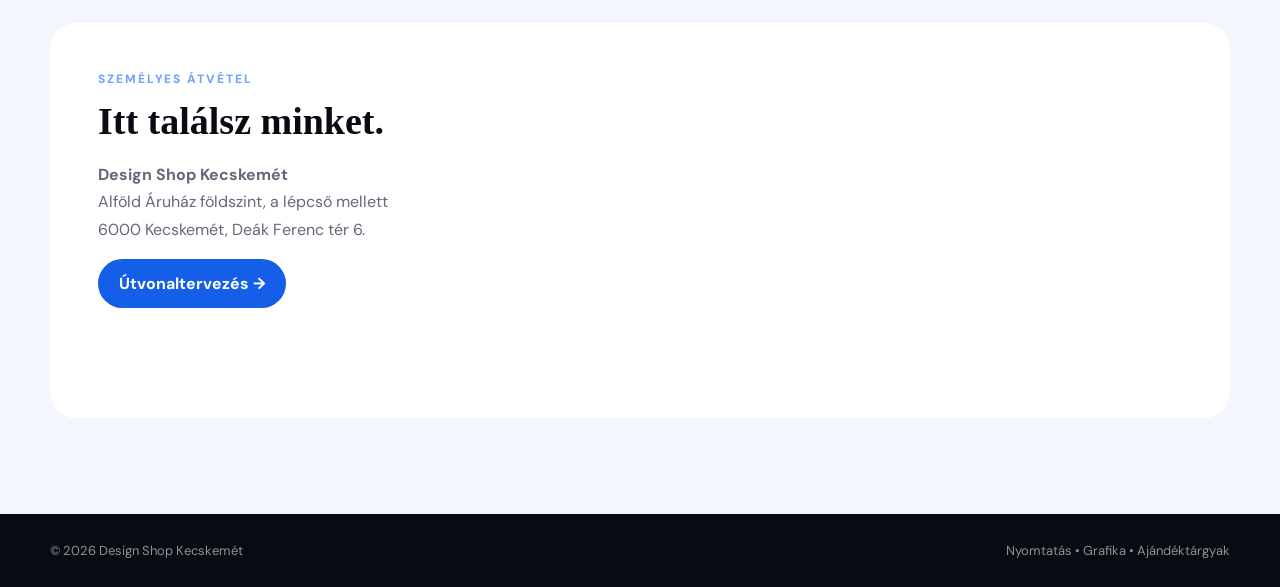
==== commit 428fc3fc: "Improve homepage clarity and add featured shirts" ====
--- a/index.html
+++ b/index.html
@@ -1,9 +1,78 @@
-<!doctype html><html lang="hu"><head><meta charset="utf-8"><meta name="viewport" content="width=device-width,initial-scale=1"><meta name="description" content="Design Shop Kecskemét – nyomtatás, grafika, arculat és egyedi ajándéktárgyak."><title>Design Shop Kecskemét</title><link rel="preconnect" href="https://fonts.googleapis.com"><link rel="preconnect" href="https://fonts.gstatic.com" crossorigin><link href="https://fonts.googleapis.com/css2?family=DM+Sans:wght@400;500;600;700&family=Syne:wght@600;700;800&display=swap" rel="stylesheet"><link rel="stylesheet" href="styles.css"></head><body>
-<nav class="site-nav"><div class="wrap nav-in"><a class="brand" href="index.html"><span class="brandmark">DS</span><span>Design Shop Kecskemét</span></a><button class="menu-btn" aria-label="Menü megnyitása" aria-expanded="false">☰</button><div class="nav-links"><a class="active" href="index.html">Kezdőlap</a><a href="#rolunk">Rólunk</a><a href="#szolgaltatasok">Szolgáltatások</a><a href="polok.html">Pólóötletek</a><a class="nav-cta" href="tervezo.html">Saját tervezés →</a></div></div></nav>
-<header class="hero-home"><div class="wrap"><div class="eyebrow">Nyomtatás • grafika • kreativitás</div><h1>Veled gondolkodunk.<br><em>Együtt tervezünk.</em></h1><p>Kreatív nyomdai és grafikai megoldások Kecskemét szívében. Egyedi pólótól a teljes céges arculatig minden projektet figyelemmel és precizitással valósítunk meg.</p><div class="hero-actions"><a class="btn" href="polok.html">Pólóötletek megtekintése →</a><a class="btn ghost" href="tervezo.html">Saját mintát tervezek</a></div><div class="proof"><span>Gyors visszajelzés</span><span>Személyes átvétel</span><span>Országos szállítás</span></div></div></header>
-<main><section id="rolunk"><div class="wrap"><div class="head"><h2>Minden jó munka egy jó ötlettel kezdődik.</h2><p>Célunk, hogy professzionális, magas minőségű és megfizethető szolgáltatást adjunk minden ügyfelünknek.</p></div><div class="about-grid"><article class="about-main"><h3>Kreatív műhely Kecskeméten</h3><p>A Design Shopban nem egyszerűen nyomtatunk. Meghallgatjuk az ötleted, segítünk a tervezésben, és olyan végeredményt készítünk, amit örömmel adsz át vagy viselsz. Legyen szó egyetlen személyes ajándékról, esküvői meghívóról vagy komplett céges megjelenésről, minden projektet sajátunkként kezelünk.</p><a class="btn" href="#kapcsolat">Dolgozzunk együtt →</a></article><aside class="about-side"><div class="stat"><b>100%</b><span>ügyfélközpontúság</span></div><div class="stat"><b>Helyben</b><span>Kecskeméten</span></div><div class="stat"><b>1 db-tól</b><span>egyedi ötletek</span></div><div class="stat"><b>Teljes körű</b><span>tervezés és gyártás</span></div></aside></div></div></section>
-<section id="szolgaltatasok"><div class="wrap"><div class="head"><h2>Amit megálmodsz, formába öntjük.</h2><p>Nyomtatás, grafika és kivitelezés egy helyen, magánszemélyeknek és vállalkozásoknak.</p></div><div class="services"><article class="service"><i>👕</i><div><h3>Póló & munkaruha</h3><p>Egyedi pólók, csapatruházat és egységes céges megjelenés.</p></div></article><article class="service"><i>✦</i><div><h3>Grafikai tervezés</h3><p>Logó, névjegykártya, meghívó és teljes arculattervezés.</p></div></article><article class="service"><i>▣</i><div><h3>Nyomtatás</h3><p>Kis- és nagyformátumú nyomtatás gyors, precíz kivitelezéssel.</p></div></article><article class="service"><i>☕</i><div><h3>Ajándéktárgyak</h3><p>Bögre, táska és személyes meglepetések saját grafikával.</p></div></article><article class="service"><i>◇</i><div><h3>Kirakat & dekor</h3><p>Tervezés, fóliagyártás és professzionális helyszíni felhelyezés.</p></div></article><article class="service"><i>◎</i><div><h3>Bélyegző</h3><p>Egyedi bélyegzők vállalkozásoknak és magáncélra.</p></div></article><article class="service"><i>↗</i><div><h3>Weboldal</h3><p>Letisztult bemutatkozó oldalaktól a teljes webes megoldásokig.</p></div></article><article class="service"><i>💬</i><div><h3>Ötletelés</h3><p>Ha még csak az elképzelés van meg, segítünk megtalálni a formáját.</p></div></article></div></div></section>
-<section><div class="wrap"><div class="split-cta"><div><h2>Kész mintát választanál?</h2><p>Nézd meg autós, trend, születésnapi és vicces pólóötleteinket.</p></div><a class="btn" href="polok.html">Pólók böngészése →</a></div></div></section>
-<section id="kapcsolat" style="padding-top:0"><div class="wrap"><div class="location"><div class="location-copy"><div class="eyebrow">Személyes átvétel</div><h2>Itt találsz minket.</h2><p><strong>Design Shop Kecskemét</strong><br>Alföld Áruház földszint, a lépcső mellett<br>6000 Kecskemét, Deák Ferenc tér 6.</p><a class="btn" target="_blank" rel="noopener" href="https://www.google.com/maps/place//data=!4m2!3m1!1s0x4743da116a3237ff:0x8eb4e303de5e882c?sa=X&amp;ved=1t:8290&amp;ictx=111">Útvonaltervezés →</a></div><div class="map"><iframe title="Design Shop Kecskemét a térképen" src="https://www.google.com/maps?q=Kecskem%C3%A9t%2C%20De%C3%A1k%20Ferenc%20t%C3%A9r%206&amp;output=embed" loading="lazy"></iframe></div></div></div></section></main>
-<footer><div class="wrap footer-in"><span>© 2026 Design Shop Kecskemét</span><span>Nyomtatás • Grafika • Ajándéktárgyak</span></div></footer><script>const m=document.querySelector('.menu-btn'),n=document.querySelector('.nav-links');m.onclick=()=>{n.classList.toggle('open');m.setAttribute('aria-expanded',n.classList.contains('open'))};n.querySelectorAll('a').forEach(a=>a.onclick=()=>n.classList.remove('open'));</script></body></html>
+<!doctype html>
+<html lang="hu">
+<head>
+  <meta charset="utf-8">
+  <meta name="viewport" content="width=device-width,initial-scale=1">
+  <meta name="description" content="Design Shop Kecskemét – nyomtatás, grafika, arculat és egyedi ajándéktárgyak.">
+  <title>Design Shop Kecskemét</title>
+  <link rel="preconnect" href="https://fonts.googleapis.com">
+  <link rel="preconnect" href="https://fonts.gstatic.com" crossorigin>
+  <link href="https://fonts.googleapis.com/css2?family=DM+Sans:wght@400;500;600;700&display=swap" rel="stylesheet">
+  <link rel="stylesheet" href="styles.css">
+</head>
+<body>
+  <nav class="site-nav">
+    <div class="wrap nav-in">
+      <a class="brand" href="index.html"><span class="brandmark">DS</span><span>Design Shop Kecskemét</span></a>
+      <button class="menu-btn" aria-label="Menü megnyitása" aria-expanded="false">☰</button>
+      <div class="nav-links"><a class="active" href="index.html">Kezdőlap</a><a href="#rolunk">Rólunk</a><a href="#szolgaltatasok">Szolgáltatások</a><a href="polok.html">Pólóötletek</a><a class="nav-cta" href="tervezo.html">Saját tervezés →</a></div>
+    </div>
+  </nav>
+
+  <header class="hero-home">
+    <div class="wrap">
+      <div class="eyebrow">Nyomtatás • grafika • kreativitás</div>
+      <h1>Veled gondolkodunk.<br><em>Együtt tervezünk.</em></h1>
+      <p>Kreatív nyomdai és grafikai megoldások Kecskemét szívében. Egyedi pólótól a teljes céges arculatig minden projektet figyelemmel és precizitással valósítunk meg.</p>
+      <div class="hero-actions"><a class="btn" href="polok.html">Pólóötletek megtekintése →</a><a class="btn ghost" href="tervezo.html">Saját mintát tervezek</a></div>
+      <div class="proof"><span>Gyors visszajelzés</span><span>Személyes átvétel</span><span>Országos szállítás</span></div>
+    </div>
+  </header>
+
+  <main>
+    <section id="rolunk" class="home-intro">
+      <div class="wrap">
+        <div class="head"><h2>Minden jó munka egy jó ötlettel kezdődik.</h2><p>Professzionális, minőségi és megfizethető szolgáltatást adunk minden ügyfelünknek.</p></div>
+        <div class="about-grid">
+          <article class="about-main"><h3>Kreatív műhely Kecskeméten</h3><p>A Design Shopban nem egyszerűen nyomtatunk. Meghallgatjuk az ötleted, segítünk a tervezésben, és olyan végeredményt készítünk, amit örömmel adsz át vagy viselsz. Egy személyes ajándéktól a teljes céges megjelenésig minden projektet sajátunkként kezelünk.</p><a class="btn" href="#kapcsolat">Dolgozzunk együtt →</a></article>
+          <aside class="about-side"><div class="stat"><b>100%</b><span>ügyfélközpontúság</span></div><div class="stat"><b>Helyben</b><span>Kecskeméten</span></div><div class="stat"><b>1 db-tól</b><span>egyedi ötletek</span></div><div class="stat"><b>Teljes körű</b><span>tervezés és gyártás</span></div></aside>
+        </div>
+      </div>
+    </section>
+
+    <section class="featured-shirts">
+      <div class="wrap">
+        <div class="head"><h2>Néhány kedvenc pólóötletünk.</h2><p>Válassz kész mintát, vagy alakítsd tovább a saját elképzelésed szerint.</p></div>
+        <div class="shirt-grid">
+          <article class="shirt-card"><div class="shirt-art"><div class="shirt"><div class="print">BENZIN A VÉREMBEN</div></div></div><div class="shirt-info"><span class="tag">Autós</span><h3>Benzin a véremben</h3><a class="btn select-design" href="tervezo.html?minta=Benzin%20a%20v%C3%A9remben">Ezt a mintát kérem</a></div></article>
+          <article class="shirt-card"><div class="shirt-art" style="background:#cbd5e7"><div class="shirt" style="background:#111827"><div class="print" style="color:#5c91ff">TURBO<br>MODE</div></div></div><div class="shirt-info"><span class="tag">Autós</span><h3>Turbo mode</h3><a class="btn select-design" href="tervezo.html?minta=Turbo%20mode">Ezt a mintát kérem</a></div></article>
+          <article class="shirt-card"><div class="shirt-art"><div class="shirt"><div class="print">MAIN CHARACTER</div></div></div><div class="shirt-info"><span class="tag">TikTok trend</span><h3>Main character</h3><a class="btn select-design" href="tervezo.html?minta=Main%20character">Ezt a mintát kérem</a></div></article>
+        </div>
+        <div class="featured-action"><a class="btn" href="polok.html">További pólók megtekintése →</a></div>
+      </div>
+    </section>
+
+    <section id="szolgaltatasok" class="section-divider">
+      <div class="wrap">
+        <div class="head"><h2>Amit megálmodsz, formába öntjük.</h2><p>Nyomtatás, grafika és kivitelezés egy helyen, magánszemélyeknek és vállalkozásoknak.</p></div>
+        <div class="services">
+          <article class="service"><i>👕</i><div><h3>Póló & munkaruha</h3><p>Egyedi pólók, csapatruházat és egységes céges megjelenés.</p></div></article>
+          <article class="service"><i>✦</i><div><h3>Grafikai tervezés</h3><p>Logó, névjegykártya, meghívó és teljes arculattervezés.</p></div></article>
+          <article class="service"><i>▣</i><div><h3>Nyomtatás</h3><p>Kis- és nagyformátumú nyomtatás gyors, precíz kivitelezéssel.</p></div></article>
+          <article class="service"><i>☕</i><div><h3>Ajándéktárgyak</h3><p>Bögre, táska és személyes meglepetések saját grafikával.</p></div></article>
+        </div>
+      </div>
+    </section>
+
+    <section><div class="wrap"><div class="split-cta"><div><h2>Inkább saját mintád van?</h2><p>Töltsd fel, válassz nyomatszínt, és nézd meg azonnal a terméken.</p></div><a class="btn" href="tervezo.html">Tervezés indítása →</a></div></div></section>
+
+    <section id="kapcsolat" style="padding-top:0">
+      <div class="wrap"><div class="location"><div class="location-copy"><div class="eyebrow">Személyes átvétel</div><h2>Itt találsz minket.</h2><p><strong>Design Shop Kecskemét</strong><br>Alföld Áruház földszint, a lépcső mellett<br>6000 Kecskemét, Deák Ferenc tér 6.</p><a class="btn" target="_blank" rel="noopener" href="https://www.google.com/maps/place//data=!4m2!3m1!1s0x4743da116a3237ff:0x8eb4e303de5e882c?sa=X&amp;ved=1t:8290&amp;ictx=111">Útvonaltervezés →</a></div><div class="map"><iframe title="Design Shop Kecskemét a térképen" src="https://www.google.com/maps?q=Kecskem%C3%A9t%2C%20De%C3%A1k%20Ferenc%20t%C3%A9r%206&amp;output=embed" loading="lazy"></iframe></div></div></div>
+    </section>
+  </main>
+
+  <footer><div class="wrap footer-in"><span>© 2026 Design Shop Kecskemét</span><span>Nyomtatás • Grafika • Ajándéktárgyak</span></div></footer>
+  <script>const m=document.querySelector('.menu-btn'),n=document.querySelector('.nav-links');m.onclick=()=>{n.classList.toggle('open');m.setAttribute('aria-expanded',n.classList.contains('open'))};n.querySelectorAll('a').forEach(a=>a.onclick=()=>n.classList.remove('open'));</script>
+</body>
+</html>
 
--- a/styles.css
+++ b/styles.css
@@ -0,0 +1,6 @@
+:root{--ink:#080b12;--blue:#145ee8;--blue2:#347cff;--paper:#f3f6fc;--white:#fff;--muted:#626978;--line:rgba(8,11,18,.13);--shadow:0 20px 55px rgba(5,20,55,.14)}
+*{box-sizing:border-box}html{scroll-behavior:smooth}body{margin:0;background:var(--paper);color:var(--ink);font-family:'DM Sans',sans-serif}a{text-decoration:none;color:inherit}button,input{font:inherit}.wrap{width:min(1180px,calc(100% - 40px));margin:auto}.site-nav{height:76px;background:#080b12;color:#fff;display:flex;align-items:center;position:relative;z-index:20}.nav-in{display:flex;align-items:center;justify-content:space-between}.brand{display:flex;gap:11px;align-items:center;font:800 17px Syne}.brandmark{width:35px;height:35px;border-radius:50%;background:var(--blue);display:grid;place-items:center;font-size:14px}.nav-links{display:flex;align-items:center;gap:28px}.nav-links a{font-size:14px;font-weight:700;color:rgba(255,255,255,.78)}.nav-links a:hover,.nav-links a.active{color:#fff}.nav-cta,.btn{display:inline-flex;align-items:center;justify-content:center;background:var(--blue);color:#fff!important;border:0;border-radius:99px;padding:14px 21px;font-weight:700;cursor:pointer;transition:.2s}.btn:hover,.nav-cta:hover{background:var(--blue2);transform:translateY(-1px)}.menu-btn{display:none;background:transparent;border:1px solid rgba(255,255,255,.25);color:#fff;border-radius:10px;width:42px;height:42px;font-size:21px}.eyebrow{text-transform:uppercase;letter-spacing:.16em;font-weight:800;font-size:12px;color:#6fa2ff}.hero-home{min-height:680px;background:#080b12 url('hero-products-blue.png') center/cover;color:#fff;display:flex;align-items:center;position:relative}.hero-home:after{content:"";position:absolute;inset:0;background:linear-gradient(90deg,rgba(3,6,13,.96),rgba(3,6,13,.72) 48%,rgba(3,6,13,.08))}.hero-home .wrap{position:relative;z-index:1}.hero-home h1{font:800 clamp(46px,7vw,88px)/.96 Syne;letter-spacing:-.055em;margin:17px 0 24px;max-width:780px}.hero-home h1 em{font-style:normal;color:#5790ff}.hero-home p{font-size:19px;line-height:1.65;color:rgba(255,255,255,.77);max-width:600px}.hero-actions{display:flex;gap:12px;margin-top:32px}.btn.ghost{background:rgba(255,255,255,.08);border:1px solid rgba(255,255,255,.3)}.proof{display:flex;gap:12px;flex-wrap:wrap;margin-top:45px}.proof span{padding:12px 15px;border-radius:12px;background:rgba(15,64,152,.65);border:1px solid rgba(110,158,255,.38);font-weight:700}.proof span:before{content:'✓';color:#7eabff;margin-right:8px}section{padding:96px 0}.head{display:flex;justify-content:space-between;align-items:end;gap:30px;margin-bottom:42px}.head h2{font:700 clamp(36px,5vw,60px)/1 Syne;letter-spacing:-.045em;margin:0;max-width:720px}.head p{color:var(--muted);line-height:1.65;max-width:420px;margin:0}.about-grid{display:grid;grid-template-columns:1.1fr .9fr;gap:18px}.about-main,.about-side{border-radius:26px;padding:42px}.about-main{background:#fff}.about-main h3{font:700 30px Syne;margin:0 0 18px}.about-main p{color:var(--muted);line-height:1.8}.about-side{background:linear-gradient(145deg,#145ee8,#071d48);color:#fff;display:grid;grid-template-columns:1fr 1fr;gap:16px}.stat{border-top:1px solid rgba(255,255,255,.3);padding-top:18px}.stat b{font:700 28px Syne;display:block}.stat span{font-size:13px;color:rgba(255,255,255,.7)}.services{display:grid;grid-template-columns:repeat(4,1fr);gap:14px}.service{background:#fff;border-radius:18px;padding:26px;min-height:220px;display:flex;flex-direction:column;justify-content:space-between;transition:.2s}.service:hover{transform:translateY(-4px);box-shadow:var(--shadow)}.service i{font-style:normal;font-size:31px}.service h3{font:700 20px Syne;margin:18px 0 8px}.service p{color:var(--muted);font-size:14px;line-height:1.55;margin:0}.split-cta{background:#080b12;color:#fff;border-radius:30px;padding:54px;display:grid;grid-template-columns:1fr auto;align-items:center;gap:30px}.split-cta h2{font:700 clamp(32px,5vw,54px)/1 Syne;margin:0 0 13px}.split-cta p{margin:0;color:rgba(255,255,255,.67)}.location{background:#fff;border-radius:26px;display:grid;grid-template-columns:.8fr 1.2fr;overflow:hidden}.location-copy{padding:48px}.location-copy h2{font:700 38px Syne;margin:12px 0 18px}.location-copy p{line-height:1.7;color:var(--muted)}.map{min-height:390px}.map iframe{border:0;width:100%;height:100%;min-height:390px}.page-hero{padding:80px 0;background:#080b12;color:#fff}.page-hero h1{font:800 clamp(43px,7vw,76px)/1 Syne;letter-spacing:-.05em;margin:14px 0}.page-hero p{color:rgba(255,255,255,.7);font-size:18px;max-width:650px;line-height:1.6}.filters{display:flex;gap:9px;flex-wrap:wrap;margin-bottom:32px}.filter{border:1px solid var(--line);background:#fff;border-radius:99px;padding:11px 16px;font-weight:700;cursor:pointer}.filter.active{background:var(--ink);color:#fff}.shirt-grid{display:grid;grid-template-columns:repeat(3,1fr);gap:18px}.shirt-card{background:#fff;border-radius:20px;overflow:hidden;transition:.2s}.shirt-card:hover{transform:translateY(-4px);box-shadow:var(--shadow)}.shirt-art{height:330px;background:#dfe6f2;display:grid;place-items:center;position:relative}.shirt{width:220px;height:235px;background:#f9fafc;clip-path:polygon(23% 0,38% 8%,62% 8%,77% 0,100% 18%,88% 39%,78% 32%,78% 100%,22% 100%,22% 32%,12% 39%,0 18%);filter:drop-shadow(0 18px 15px rgba(0,0,0,.18));display:grid;place-items:center}.print{width:110px;text-align:center;font:800 21px/1.05 Syne;color:#101b32;transform:translateY(6px)}.print.small{font-size:15px}.shirt-info{padding:22px}.tag{font-size:11px;text-transform:uppercase;letter-spacing:.12em;color:var(--blue);font-weight:800}.shirt-info h3{font:700 20px Syne;margin:8px 0 17px}.select-design{width:100%}.empty{display:none;padding:60px;text-align:center;color:var(--muted)}footer{background:#080b12;color:rgba(255,255,255,.55);padding:28px 0}.footer-in{display:flex;justify-content:space-between;gap:20px;font-size:13px}
+@media(max-width:900px){.services{grid-template-columns:1fr 1fr}.shirt-grid{grid-template-columns:1fr 1fr}.about-grid,.location{grid-template-columns:1fr}.map{min-height:340px}.split-cta{grid-template-columns:1fr;justify-items:start}}
+@media(max-width:720px){.wrap{width:min(100% - 28px,1180px)}.menu-btn{display:block}.nav-links{display:none;position:absolute;top:76px;left:0;right:0;background:#080b12;padding:20px;flex-direction:column;align-items:stretch;border-top:1px solid rgba(255,255,255,.12)}.nav-links.open{display:flex}.nav-links a{padding:10px 4px}.nav-cta{text-align:center}.hero-home{min-height:650px;background-position:62% center}.hero-home:after{background:rgba(3,6,13,.76)}.hero-home h1{font-size:46px}.hero-home p{font-size:16px}.hero-actions{flex-direction:column;align-items:stretch}.proof{flex-direction:column}.proof span{width:100%}section{padding:70px 0}.head{align-items:start;flex-direction:column}.about-main,.about-side,.split-cta,.location-copy{padding:28px}.services,.shirt-grid{grid-template-columns:1fr}.shirt-art{height:300px}.page-hero{padding:58px 0}.filters{flex-wrap:nowrap;overflow-x:auto;padding-bottom:8px}.filter{white-space:nowrap}.footer-in{flex-direction:column}}
+@media(max-width:380px){.brand{font-size:14px}.brandmark{width:31px;height:31px}.hero-home h1{font-size:35px;overflow-wrap:anywhere}.about-side{grid-template-columns:1fr}.shirt{transform:scale(.88)}}
+
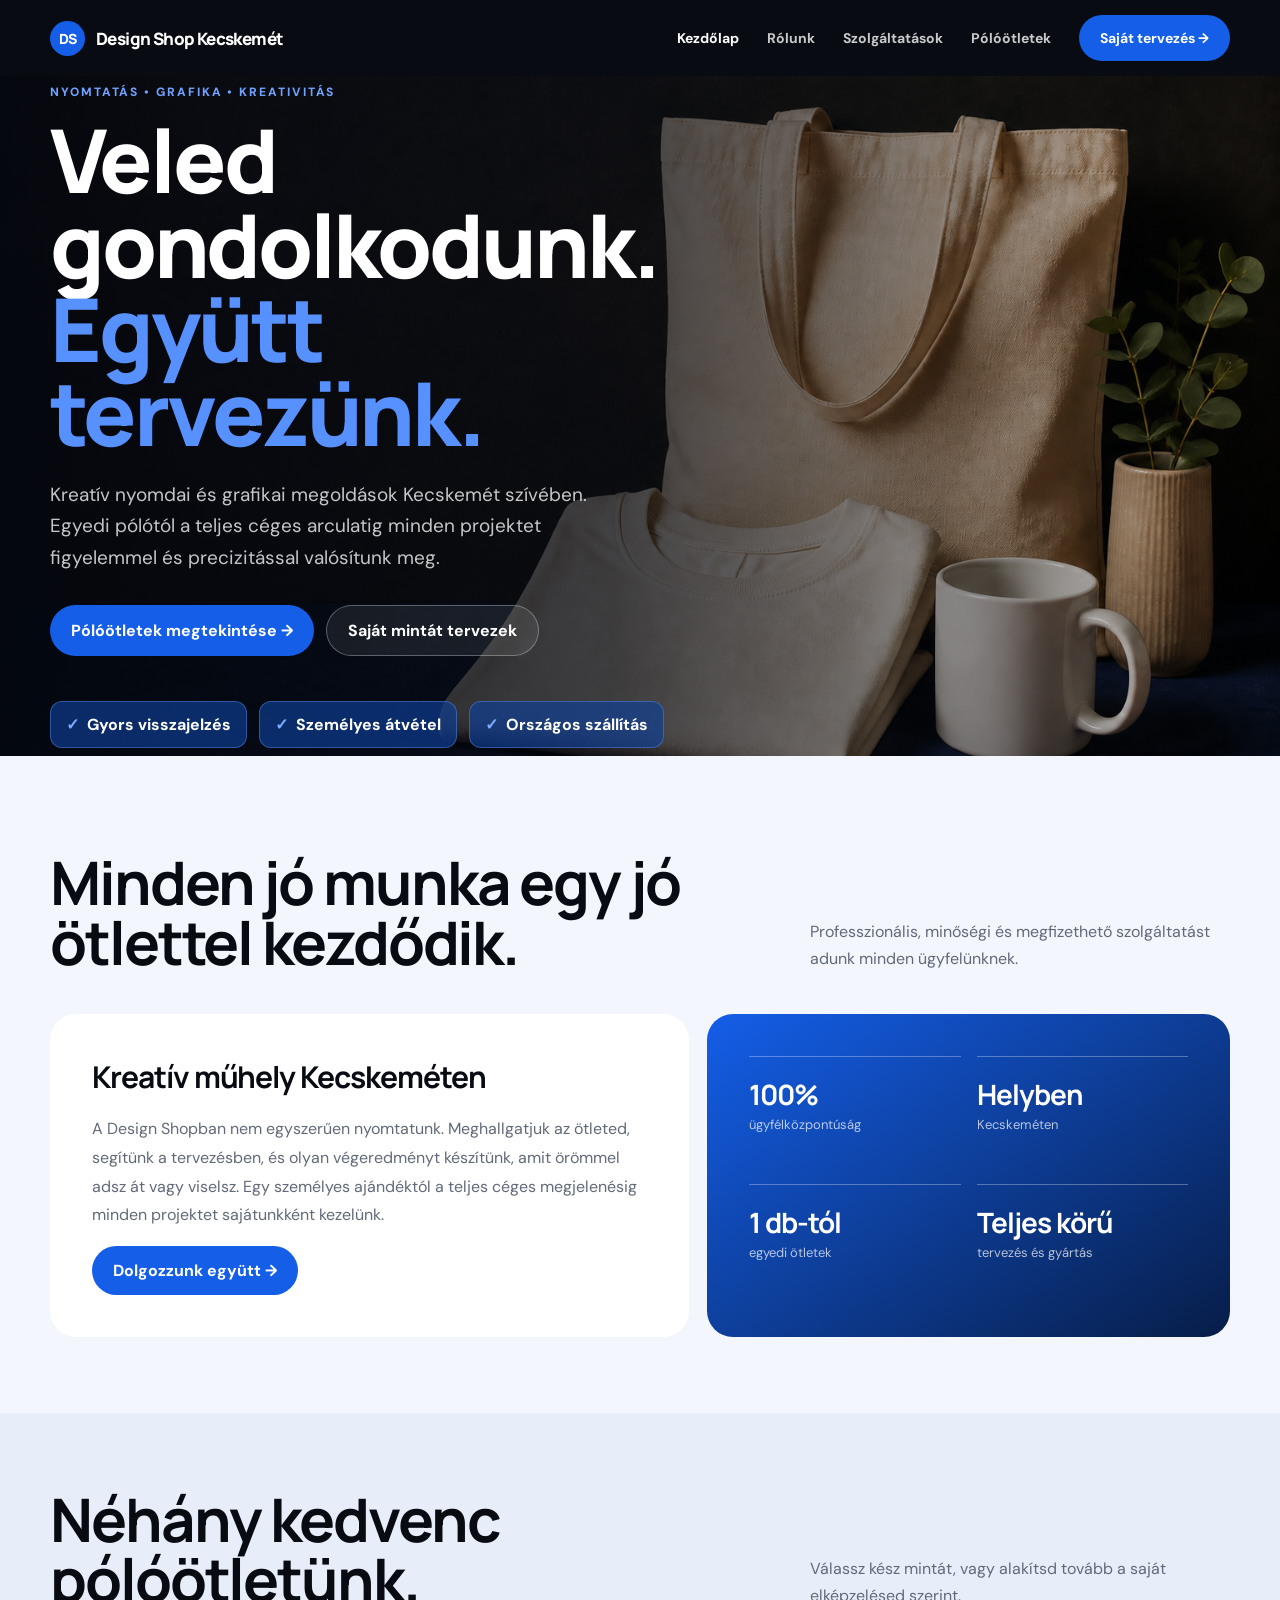
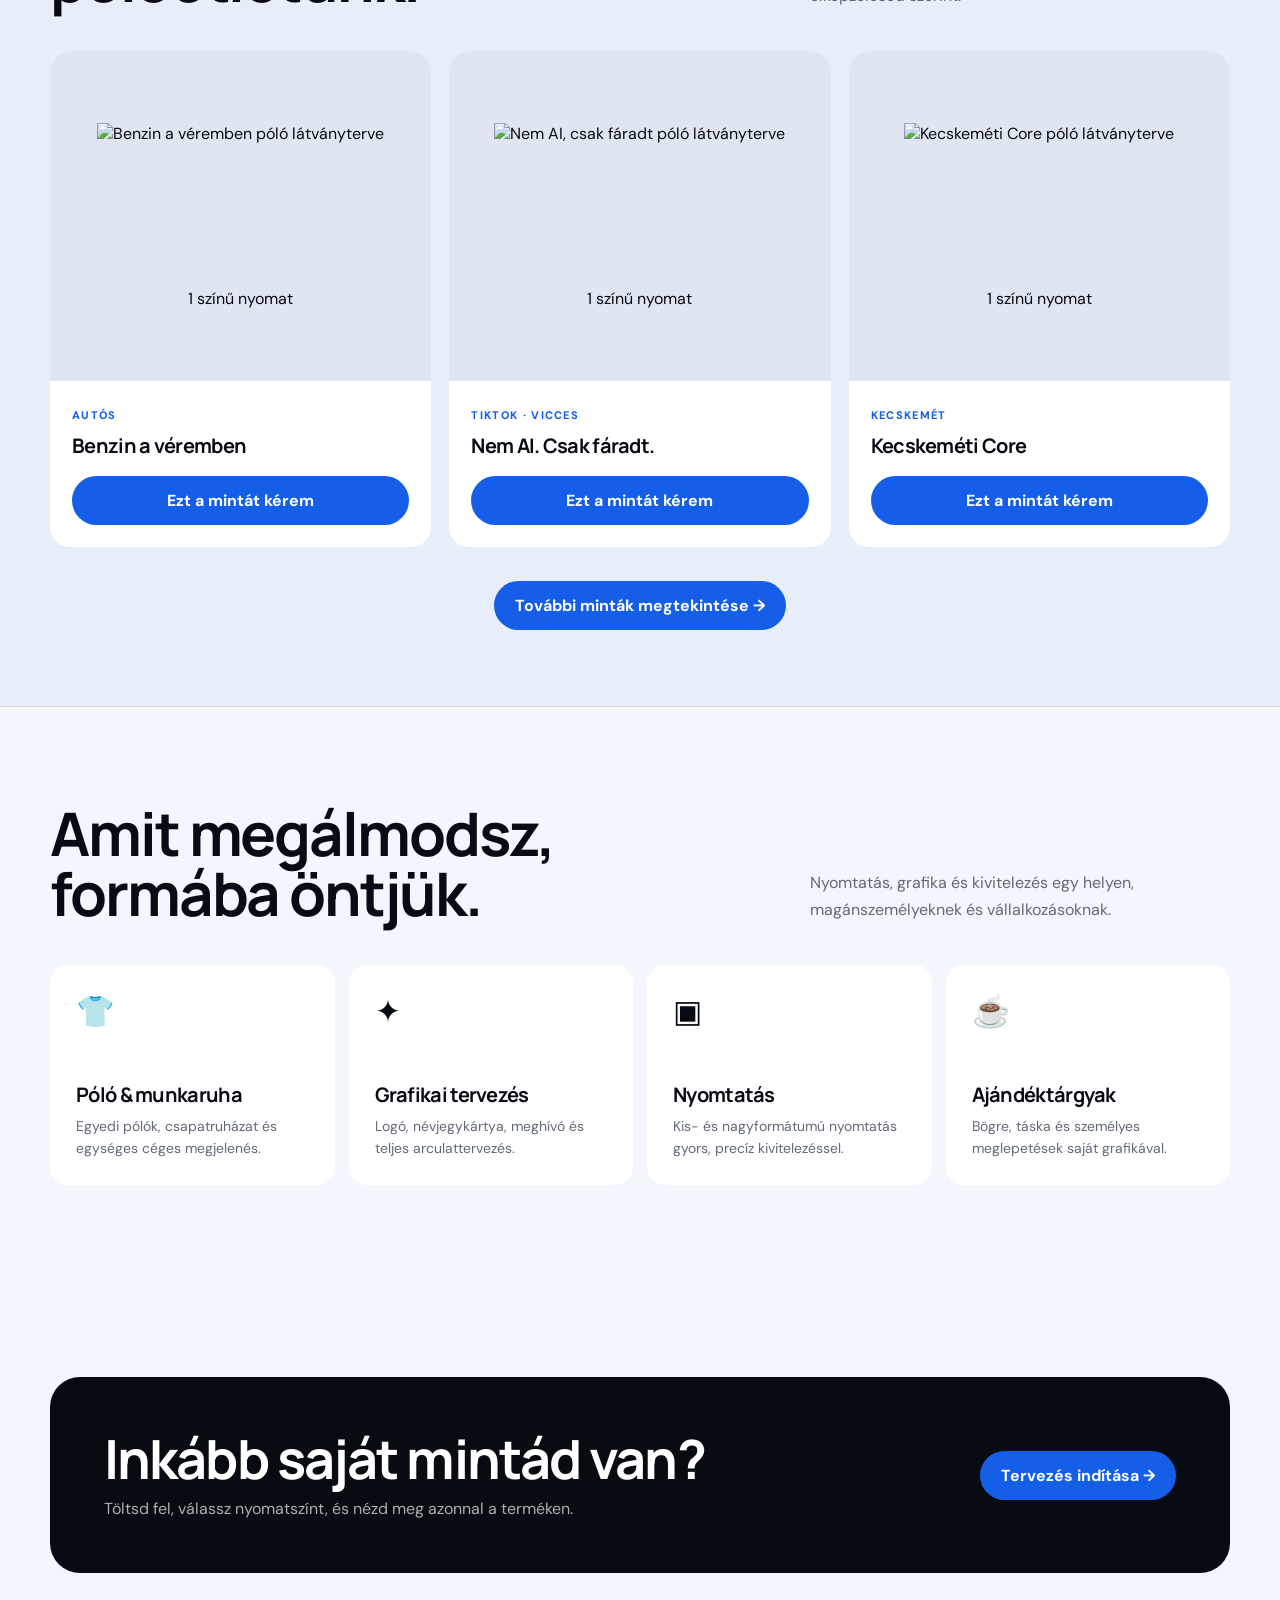
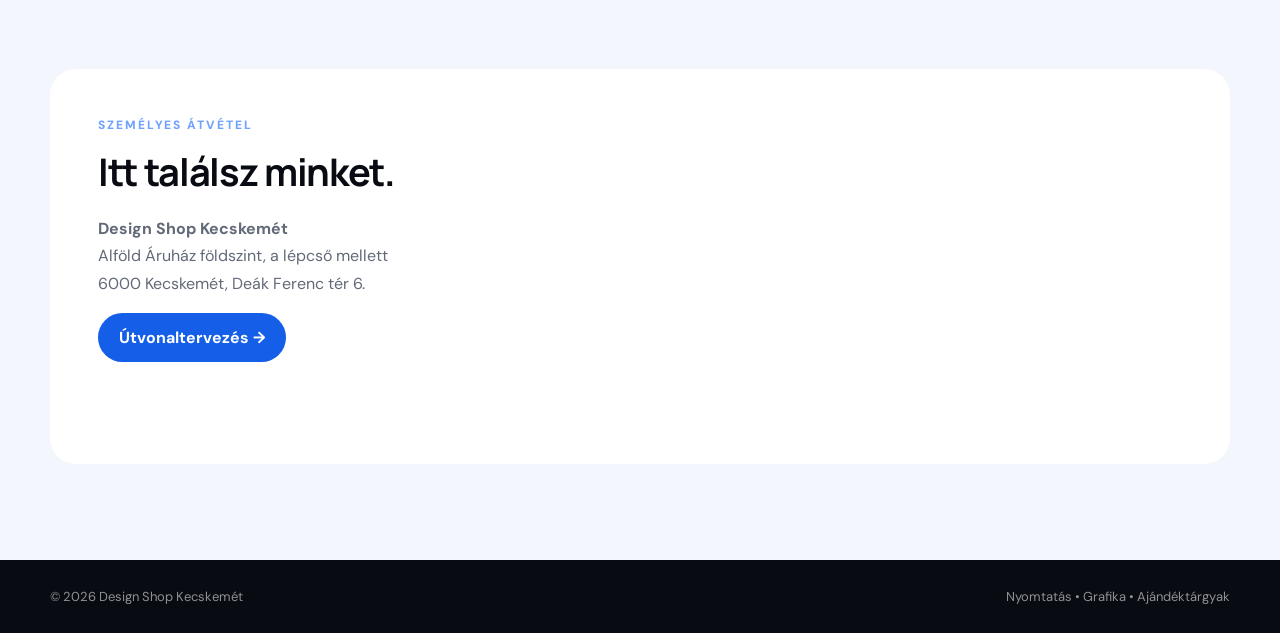
==== commit e3afaa20: "Add categorized product mockups and single-color shirt flow" ====
--- a/index.html
+++ b/index.html
@@ -43,12 +43,12 @@
     <section class="featured-shirts">
       <div class="wrap">
         <div class="head"><h2>Néhány kedvenc pólóötletünk.</h2><p>Válassz kész mintát, vagy alakítsd tovább a saját elképzelésed szerint.</p></div>
-        <div class="shirt-grid">
-          <article class="shirt-card"><div class="shirt-art"><div class="shirt"><div class="print">BENZIN A VÉREMBEN</div></div></div><div class="shirt-info"><span class="tag">Autós</span><h3>Benzin a véremben</h3><a class="btn select-design" href="tervezo.html?minta=Benzin%20a%20v%C3%A9remben">Ezt a mintát kérem</a></div></article>
-          <article class="shirt-card"><div class="shirt-art" style="background:#cbd5e7"><div class="shirt" style="background:#111827"><div class="print" style="color:#5c91ff">TURBO<br>MODE</div></div></div><div class="shirt-info"><span class="tag">Autós</span><h3>Turbo mode</h3><a class="btn select-design" href="tervezo.html?minta=Turbo%20mode">Ezt a mintát kérem</a></div></article>
-          <article class="shirt-card"><div class="shirt-art"><div class="shirt"><div class="print">MAIN CHARACTER</div></div></div><div class="shirt-info"><span class="tag">TikTok trend</span><h3>Main character</h3><a class="btn select-design" href="tervezo.html?minta=Main%20character">Ezt a mintát kérem</a></div></article>
+        <div class="shirt-grid product-grid">
+          <article class="shirt-card"><div class="shirt-art"><img src="products/shirt-benzin.webp" alt="Benzin a véremben póló látványterve"><span class="print-badge">1 színű nyomat</span></div><div class="shirt-info"><span class="tag">Autós</span><h3>Benzin a véremben</h3><a class="btn select-design" href="tervezo.html?minta=Benzin%20a%20v%C3%A9remben&amp;termek=polo">Ezt a mintát kérem</a></div></article>
+          <article class="shirt-card"><div class="shirt-art"><img src="products/shirt-nem-ai.webp" alt="Nem AI, csak fáradt póló látványterve"><span class="print-badge">1 színű nyomat</span></div><div class="shirt-info"><span class="tag">TikTok · vicces</span><h3>Nem AI. Csak fáradt.</h3><a class="btn select-design" href="tervezo.html?minta=Nem%20AI.%20Csak%20f%C3%A1radt.&amp;termek=polo">Ezt a mintát kérem</a></div></article>
+          <article class="shirt-card"><div class="shirt-art"><img src="products/shirt-kecskemeti-core.webp" alt="Kecskeméti Core póló látványterve"><span class="print-badge">1 színű nyomat</span></div><div class="shirt-info"><span class="tag">Kecskemét</span><h3>Kecskeméti Core</h3><a class="btn select-design" href="tervezo.html?minta=Kecskem%C3%A9ti%20Core&amp;termek=polo">Ezt a mintát kérem</a></div></article>
         </div>
-        <div class="featured-action"><a class="btn" href="polok.html">További pólók megtekintése →</a></div>
+        <div class="featured-action"><a class="btn" href="polok.html">További minták megtekintése →</a></div>
       </div>
     </section>
 
@@ -76,3 +76,4 @@
 </body>
 </html>
 
+
--- a/styles.css
+++ b/styles.css
@@ -1,6 +1,12 @@
+@import url('https://fonts.googleapis.com/css2?family=Manrope:wght@600;700;800&display=swap');
 :root{--ink:#080b12;--blue:#145ee8;--blue2:#347cff;--paper:#f3f6fc;--white:#fff;--muted:#626978;--line:rgba(8,11,18,.13);--shadow:0 20px 55px rgba(5,20,55,.14)}
 *{box-sizing:border-box}html{scroll-behavior:smooth}body{margin:0;background:var(--paper);color:var(--ink);font-family:'DM Sans',sans-serif}a{text-decoration:none;color:inherit}button,input{font:inherit}.wrap{width:min(1180px,calc(100% - 40px));margin:auto}.site-nav{height:76px;background:#080b12;color:#fff;display:flex;align-items:center;position:relative;z-index:20}.nav-in{display:flex;align-items:center;justify-content:space-between}.brand{display:flex;gap:11px;align-items:center;font:800 17px Syne}.brandmark{width:35px;height:35px;border-radius:50%;background:var(--blue);display:grid;place-items:center;font-size:14px}.nav-links{display:flex;align-items:center;gap:28px}.nav-links a{font-size:14px;font-weight:700;color:rgba(255,255,255,.78)}.nav-links a:hover,.nav-links a.active{color:#fff}.nav-cta,.btn{display:inline-flex;align-items:center;justify-content:center;background:var(--blue);color:#fff!important;border:0;border-radius:99px;padding:14px 21px;font-weight:700;cursor:pointer;transition:.2s}.btn:hover,.nav-cta:hover{background:var(--blue2);transform:translateY(-1px)}.menu-btn{display:none;background:transparent;border:1px solid rgba(255,255,255,.25);color:#fff;border-radius:10px;width:42px;height:42px;font-size:21px}.eyebrow{text-transform:uppercase;letter-spacing:.16em;font-weight:800;font-size:12px;color:#6fa2ff}.hero-home{min-height:680px;background:#080b12 url('hero-products-blue.png') center/cover;color:#fff;display:flex;align-items:center;position:relative}.hero-home:after{content:"";position:absolute;inset:0;background:linear-gradient(90deg,rgba(3,6,13,.96),rgba(3,6,13,.72) 48%,rgba(3,6,13,.08))}.hero-home .wrap{position:relative;z-index:1}.hero-home h1{font:800 clamp(46px,7vw,88px)/.96 Syne;letter-spacing:-.055em;margin:17px 0 24px;max-width:780px}.hero-home h1 em{font-style:normal;color:#5790ff}.hero-home p{font-size:19px;line-height:1.65;color:rgba(255,255,255,.77);max-width:600px}.hero-actions{display:flex;gap:12px;margin-top:32px}.btn.ghost{background:rgba(255,255,255,.08);border:1px solid rgba(255,255,255,.3)}.proof{display:flex;gap:12px;flex-wrap:wrap;margin-top:45px}.proof span{padding:12px 15px;border-radius:12px;background:rgba(15,64,152,.65);border:1px solid rgba(110,158,255,.38);font-weight:700}.proof span:before{content:'✓';color:#7eabff;margin-right:8px}section{padding:96px 0}.head{display:flex;justify-content:space-between;align-items:end;gap:30px;margin-bottom:42px}.head h2{font:700 clamp(36px,5vw,60px)/1 Syne;letter-spacing:-.045em;margin:0;max-width:720px}.head p{color:var(--muted);line-height:1.65;max-width:420px;margin:0}.about-grid{display:grid;grid-template-columns:1.1fr .9fr;gap:18px}.about-main,.about-side{border-radius:26px;padding:42px}.about-main{background:#fff}.about-main h3{font:700 30px Syne;margin:0 0 18px}.about-main p{color:var(--muted);line-height:1.8}.about-side{background:linear-gradient(145deg,#145ee8,#071d48);color:#fff;display:grid;grid-template-columns:1fr 1fr;gap:16px}.stat{border-top:1px solid rgba(255,255,255,.3);padding-top:18px}.stat b{font:700 28px Syne;display:block}.stat span{font-size:13px;color:rgba(255,255,255,.7)}.services{display:grid;grid-template-columns:repeat(4,1fr);gap:14px}.service{background:#fff;border-radius:18px;padding:26px;min-height:220px;display:flex;flex-direction:column;justify-content:space-between;transition:.2s}.service:hover{transform:translateY(-4px);box-shadow:var(--shadow)}.service i{font-style:normal;font-size:31px}.service h3{font:700 20px Syne;margin:18px 0 8px}.service p{color:var(--muted);font-size:14px;line-height:1.55;margin:0}.split-cta{background:#080b12;color:#fff;border-radius:30px;padding:54px;display:grid;grid-template-columns:1fr auto;align-items:center;gap:30px}.split-cta h2{font:700 clamp(32px,5vw,54px)/1 Syne;margin:0 0 13px}.split-cta p{margin:0;color:rgba(255,255,255,.67)}.location{background:#fff;border-radius:26px;display:grid;grid-template-columns:.8fr 1.2fr;overflow:hidden}.location-copy{padding:48px}.location-copy h2{font:700 38px Syne;margin:12px 0 18px}.location-copy p{line-height:1.7;color:var(--muted)}.map{min-height:390px}.map iframe{border:0;width:100%;height:100%;min-height:390px}.page-hero{padding:80px 0;background:#080b12;color:#fff}.page-hero h1{font:800 clamp(43px,7vw,76px)/1 Syne;letter-spacing:-.05em;margin:14px 0}.page-hero p{color:rgba(255,255,255,.7);font-size:18px;max-width:650px;line-height:1.6}.filters{display:flex;gap:9px;flex-wrap:wrap;margin-bottom:32px}.filter{border:1px solid var(--line);background:#fff;border-radius:99px;padding:11px 16px;font-weight:700;cursor:pointer}.filter.active{background:var(--ink);color:#fff}.shirt-grid{display:grid;grid-template-columns:repeat(3,1fr);gap:18px}.shirt-card{background:#fff;border-radius:20px;overflow:hidden;transition:.2s}.shirt-card:hover{transform:translateY(-4px);box-shadow:var(--shadow)}.shirt-art{height:330px;background:#dfe6f2;display:grid;place-items:center;position:relative}.shirt{width:220px;height:235px;background:#f9fafc;clip-path:polygon(23% 0,38% 8%,62% 8%,77% 0,100% 18%,88% 39%,78% 32%,78% 100%,22% 100%,22% 32%,12% 39%,0 18%);filter:drop-shadow(0 18px 15px rgba(0,0,0,.18));display:grid;place-items:center}.print{width:110px;text-align:center;font:800 21px/1.05 Syne;color:#101b32;transform:translateY(6px)}.print.small{font-size:15px}.shirt-info{padding:22px}.tag{font-size:11px;text-transform:uppercase;letter-spacing:.12em;color:var(--blue);font-weight:800}.shirt-info h3{font:700 20px Syne;margin:8px 0 17px}.select-design{width:100%}.empty{display:none;padding:60px;text-align:center;color:var(--muted)}footer{background:#080b12;color:rgba(255,255,255,.55);padding:28px 0}.footer-in{display:flex;justify-content:space-between;gap:20px;font-size:13px}
 @media(max-width:900px){.services{grid-template-columns:1fr 1fr}.shirt-grid{grid-template-columns:1fr 1fr}.about-grid,.location{grid-template-columns:1fr}.map{min-height:340px}.split-cta{grid-template-columns:1fr;justify-items:start}}
 @media(max-width:720px){.wrap{width:min(100% - 28px,1180px)}.menu-btn{display:block}.nav-links{display:none;position:absolute;top:76px;left:0;right:0;background:#080b12;padding:20px;flex-direction:column;align-items:stretch;border-top:1px solid rgba(255,255,255,.12)}.nav-links.open{display:flex}.nav-links a{padding:10px 4px}.nav-cta{text-align:center}.hero-home{min-height:650px;background-position:62% center}.hero-home:after{background:rgba(3,6,13,.76)}.hero-home h1{font-size:46px}.hero-home p{font-size:16px}.hero-actions{flex-direction:column;align-items:stretch}.proof{flex-direction:column}.proof span{width:100%}section{padding:70px 0}.head{align-items:start;flex-direction:column}.about-main,.about-side,.split-cta,.location-copy{padding:28px}.services,.shirt-grid{grid-template-columns:1fr}.shirt-art{height:300px}.page-hero{padding:58px 0}.filters{flex-wrap:nowrap;overflow-x:auto;padding-bottom:8px}.filter{white-space:nowrap}.footer-in{flex-direction:column}}
 @media(max-width:380px){.brand{font-size:14px}.brandmark{width:31px;height:31px}.hero-home h1{font-size:35px;overflow-wrap:anywhere}.about-side{grid-template-columns:1fr}.shirt{transform:scale(.88)}}
+
+/* Kompaktabb címbetű és levegősebb kezdőlap */
+.brand,.hero-home h1,.head h2,.about-main h3,.service h3,.split-cta h2,.location-copy h2,.page-hero h1,.shirt-info h3,.print,.stat b{font-family:'Manrope',sans-serif;letter-spacing:-.035em}
+.hero-home h1{max-width:720px}.home-intro{padding-bottom:76px}.featured-shirts{padding:76px 0;background:#e8eef9}.featured-shirts .shirt-grid{grid-template-columns:repeat(3,1fr)}.featured-action{display:flex;justify-content:center;margin-top:34px}.featured-action .btn{min-width:210px}.section-divider{border-top:1px solid var(--line)}
+@media(max-width:720px){.featured-shirts{padding:62px 0}.featured-shirts .shirt-grid{grid-template-columns:1fr}.featured-shirts .shirt-card:nth-child(n+3){display:none}.featured-action{margin-top:26px}}
 
